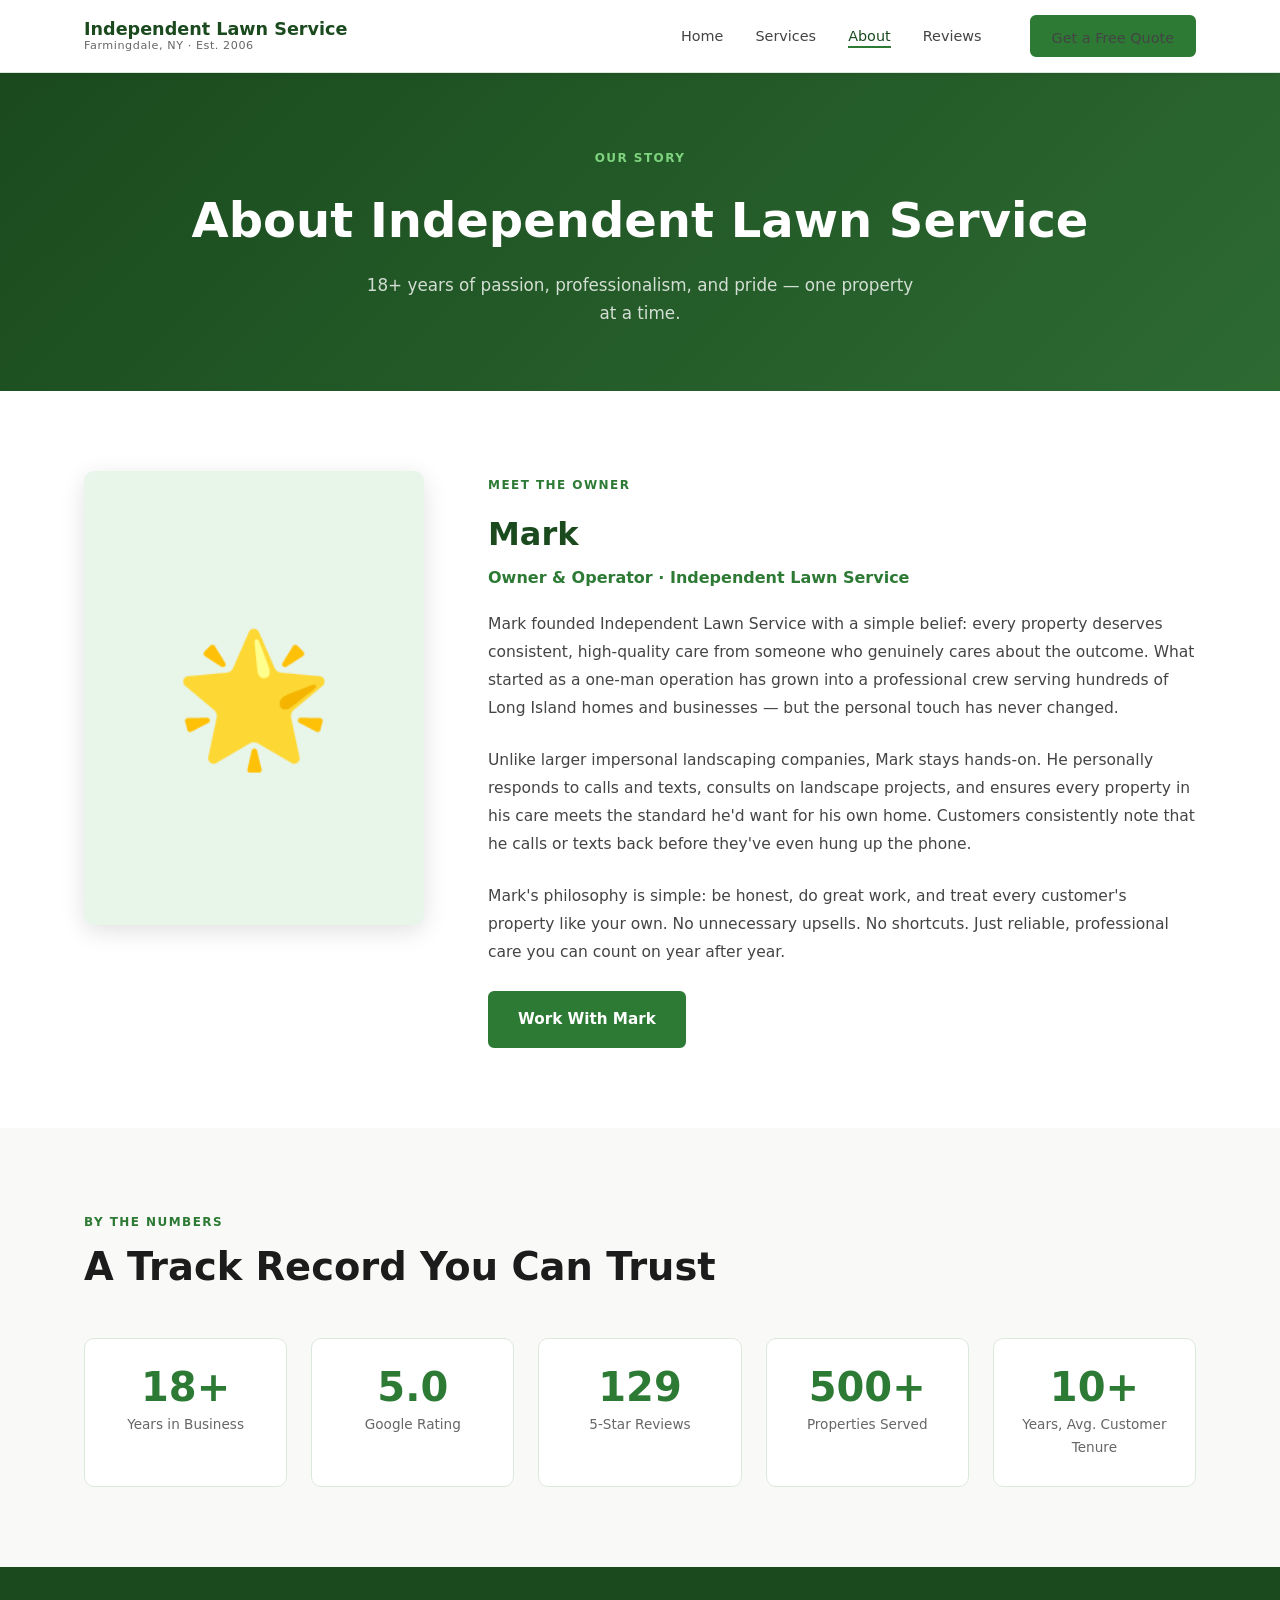
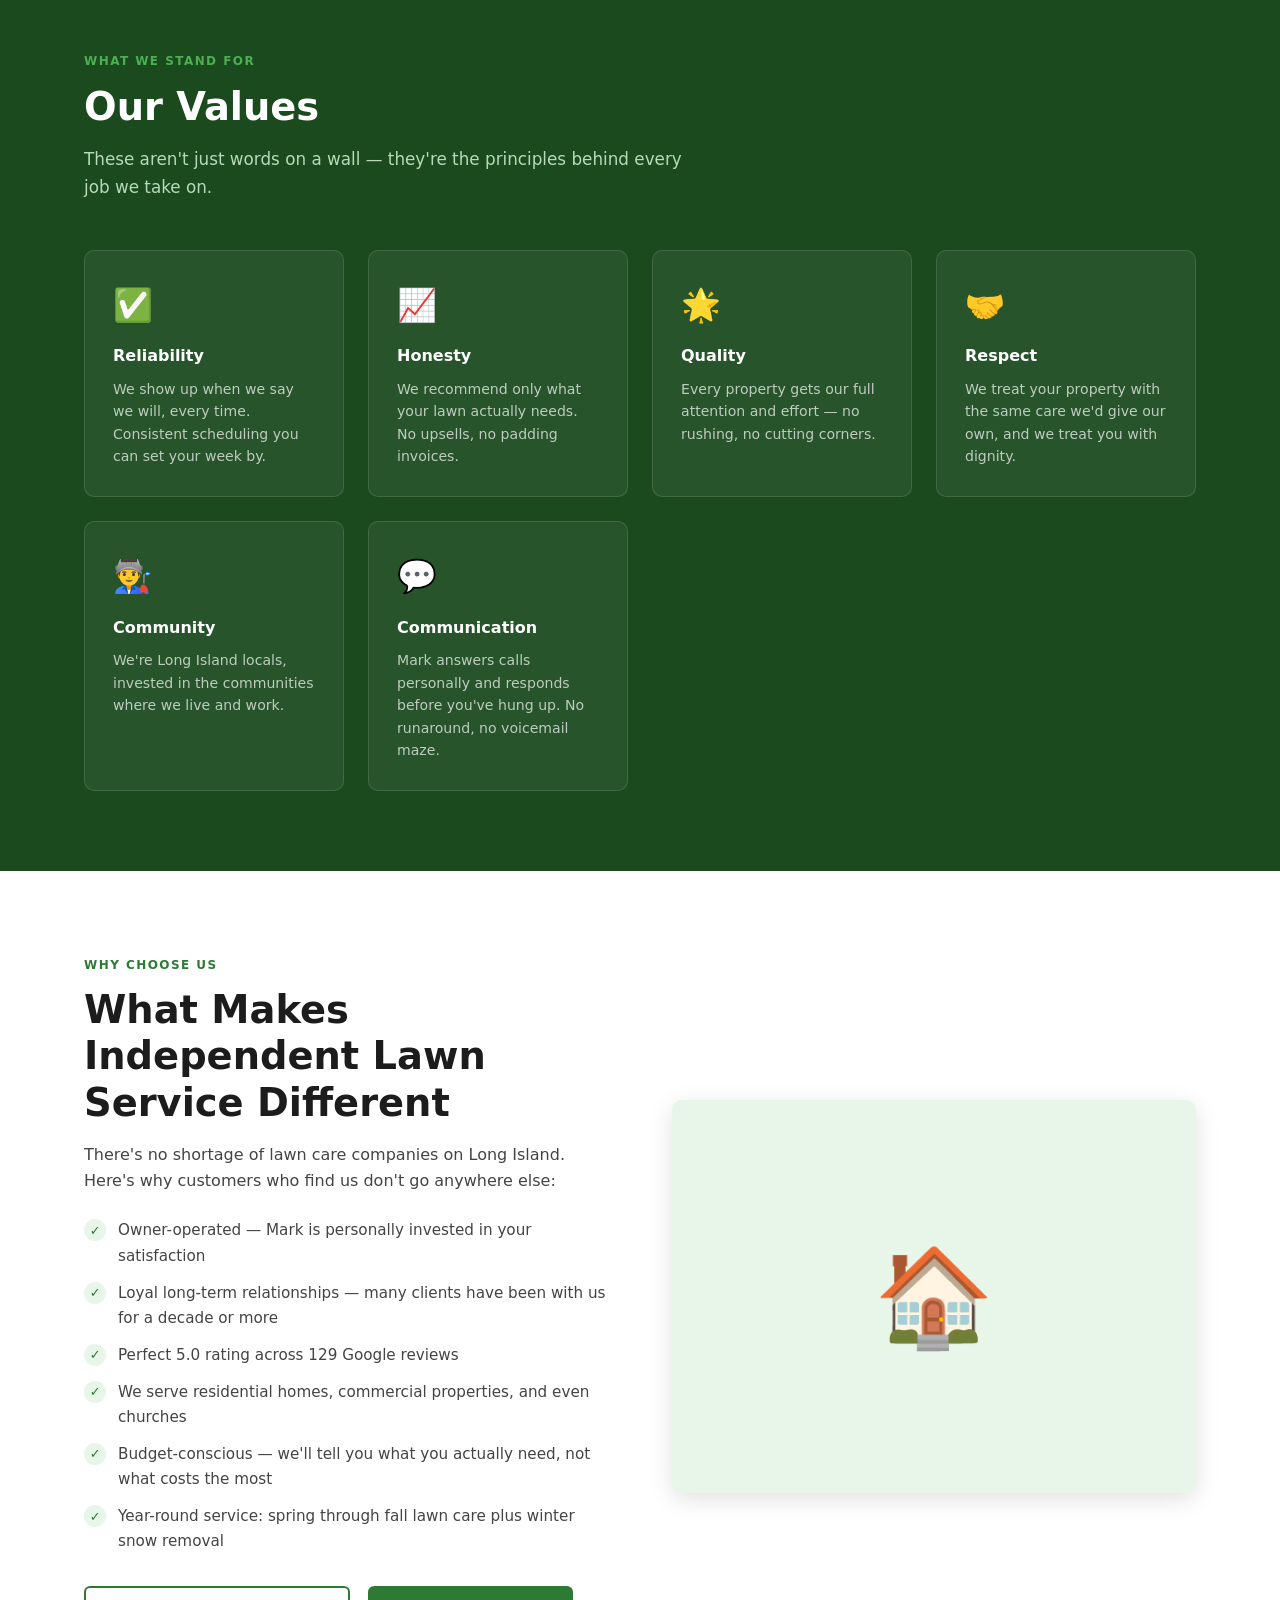
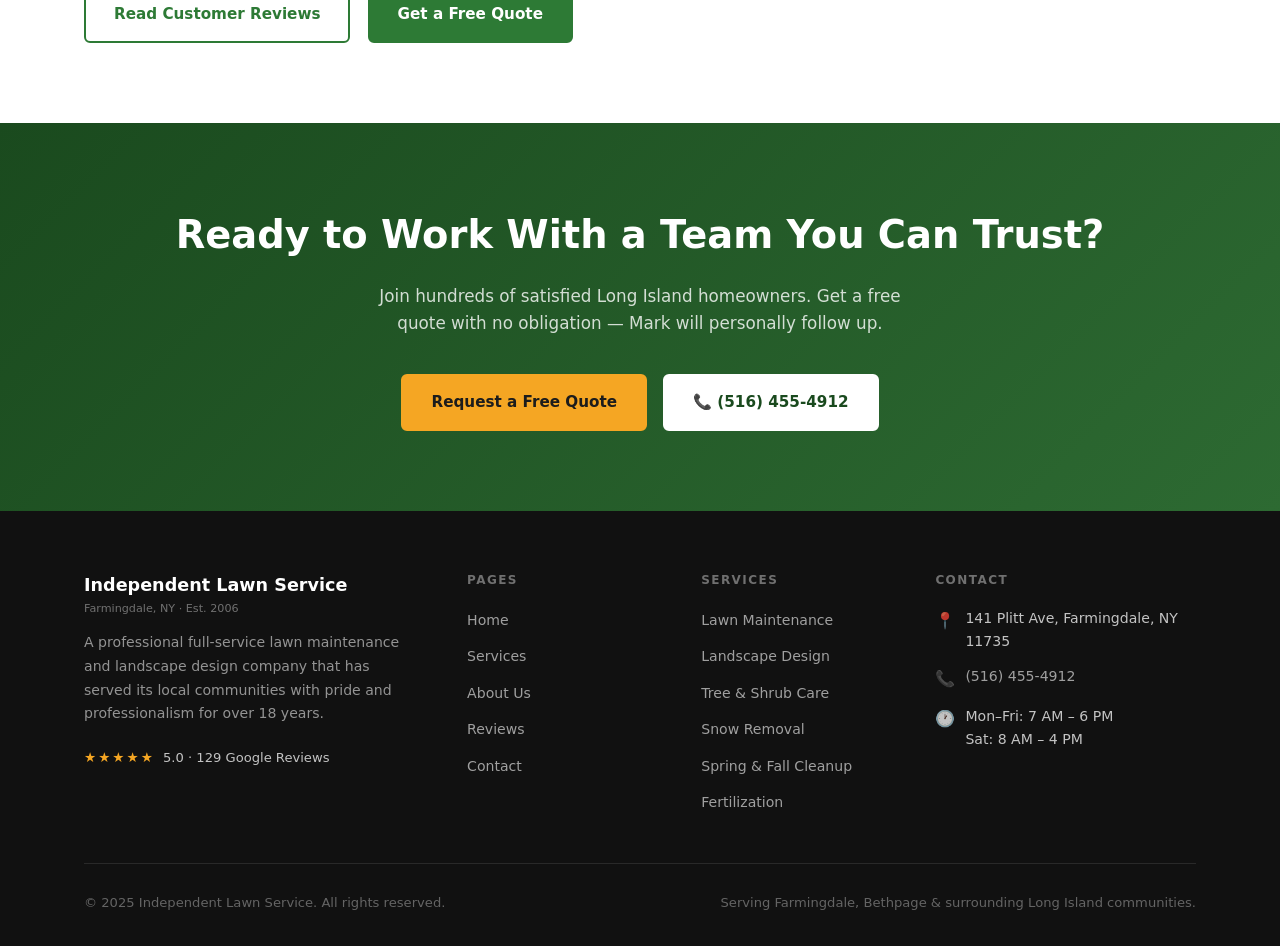
==== about.html @ e1b6ac06 "Add complete 5-page website for Independent Lawn Service Creates a fully responsive static website w" ====
<!DOCTYPE html>
<html lang="en">
<head>
  <meta charset="UTF-8" />
  <meta name="viewport" content="width=device-width, initial-scale=1.0" />
  <title>About Us | Independent Lawn Service</title>
  <meta name="description" content="Meet Mark and the Independent Lawn Service team — 18+ years of professional lawn care and landscaping in Farmingdale, NY." />
  <link rel="stylesheet" href="css/styles.css" />
</head>
<body>

  <!-- NAV -->
  <nav class="nav">
    <div class="container nav__inner">
      <a href="index.html" class="nav__logo">
        Independent Lawn Service
        <span>Farmingdale, NY · Est. 2006</span>
      </a>
      <button class="nav__burger" aria-label="Open menu" aria-expanded="false">
        <span></span><span></span><span></span>
      </button>
      <ul class="nav__links">
        <li><a href="index.html">Home</a></li>
        <li><a href="services.html">Services</a></li>
        <li><a href="about.html">About</a></li>
        <li><a href="reviews.html">Reviews</a></li>
        <li><a href="contact.html" class="btn btn-primary nav__cta">Get a Free Quote</a></li>
      </ul>
    </div>
  </nav>

  <!-- PAGE HERO -->
  <section class="page-hero">
    <div class="container">
      <div class="tag">Our Story</div>
      <h1>About Independent Lawn Service</h1>
      <p>18+ years of passion, professionalism, and pride — one property at a time.</p>
    </div>
  </section>

  <!-- OWNER PROFILE -->
  <section class="section">
    <div class="container">
      <div class="owner-profile">
        <div class="owner-profile__photo" aria-hidden="true">&#127775;</div>
        <div>
          <div class="tag">Meet the Owner</div>
          <div class="owner-profile__name">Mark</div>
          <div class="owner-profile__role">Owner &amp; Operator · Independent Lawn Service</div>
          <p class="owner-profile__bio">
            Mark founded Independent Lawn Service with a simple belief: every property deserves consistent, high-quality care from someone who genuinely cares about the outcome. What started as a one-man operation has grown into a professional crew serving hundreds of Long Island homes and businesses — but the personal touch has never changed.
          </p>
          <p class="owner-profile__bio">
            Unlike larger impersonal landscaping companies, Mark stays hands-on. He personally responds to calls and texts, consults on landscape projects, and ensures every property in his care meets the standard he'd want for his own home. Customers consistently note that he calls or texts back before they've even hung up the phone.
          </p>
          <p class="owner-profile__bio">
            Mark's philosophy is simple: be honest, do great work, and treat every customer's property like your own. No unnecessary upsells. No shortcuts. Just reliable, professional care you can count on year after year.
          </p>
          <a href="contact.html" class="btn btn-primary">Work With Mark</a>
        </div>
      </div>
    </div>
  </section>

  <!-- STATS -->
  <section class="section section--alt">
    <div class="container">
      <div class="tag">By the Numbers</div>
      <h2 class="section-heading">A Track Record You Can Trust</h2>
      <div class="stats-row">
        <div class="stat-box">
          <div class="stat-box__num">18+</div>
          <div class="stat-box__label">Years in Business</div>
        </div>
        <div class="stat-box">
          <div class="stat-box__num">5.0</div>
          <div class="stat-box__label">Google Rating</div>
        </div>
        <div class="stat-box">
          <div class="stat-box__num">129</div>
          <div class="stat-box__label">5-Star Reviews</div>
        </div>
        <div class="stat-box">
          <div class="stat-box__num">500+</div>
          <div class="stat-box__label">Properties Served</div>
        </div>
        <div class="stat-box">
          <div class="stat-box__num">10+</div>
          <div class="stat-box__label">Years, Avg. Customer Tenure</div>
        </div>
      </div>
    </div>
  </section>

  <!-- VALUES -->
  <section class="section section--dark">
    <div class="container">
      <div class="tag">What We Stand For</div>
      <h2 class="section-heading">Our Values</h2>
      <p class="section-sub">These aren't just words on a wall — they're the principles behind every job we take on.</p>
      <div class="values-grid">
        <div class="value-card">
          <div class="value-card__icon">&#9989;</div>
          <div class="value-card__title">Reliability</div>
          <div class="value-card__desc">We show up when we say we will, every time. Consistent scheduling you can set your week by.</div>
        </div>
        <div class="value-card">
          <div class="value-card__icon">&#128200;</div>
          <div class="value-card__title">Honesty</div>
          <div class="value-card__desc">We recommend only what your lawn actually needs. No upsells, no padding invoices.</div>
        </div>
        <div class="value-card">
          <div class="value-card__icon">&#127775;</div>
          <div class="value-card__title">Quality</div>
          <div class="value-card__desc">Every property gets our full attention and effort — no rushing, no cutting corners.</div>
        </div>
        <div class="value-card">
          <div class="value-card__icon">&#129309;</div>
          <div class="value-card__title">Respect</div>
          <div class="value-card__desc">We treat your property with the same care we'd give our own, and we treat you with dignity.</div>
        </div>
        <div class="value-card">
          <div class="value-card__icon">&#128104;&#8205;&#127981;</div>
          <div class="value-card__title">Community</div>
          <div class="value-card__desc">We're Long Island locals, invested in the communities where we live and work.</div>
        </div>
        <div class="value-card">
          <div class="value-card__icon">&#128172;</div>
          <div class="value-card__title">Communication</div>
          <div class="value-card__desc">Mark answers calls personally and responds before you've hung up. No runaround, no voicemail maze.</div>
        </div>
      </div>
    </div>
  </section>

  <!-- WHY US -->
  <section class="section">
    <div class="container">
      <div class="about-strip">
        <div>
          <div class="tag">Why Choose Us</div>
          <h2 class="section-heading">What Makes Independent Lawn Service Different</h2>
          <p style="color:var(--text-mid); margin-bottom:12px;">
            There's no shortage of lawn care companies on Long Island. Here's why customers who find us don't go anywhere else:
          </p>
          <ul class="about-strip__list">
            <li>Owner-operated — Mark is personally invested in your satisfaction</li>
            <li>Loyal long-term relationships — many clients have been with us for a decade or more</li>
            <li>Perfect 5.0 rating across 129 Google reviews</li>
            <li>We serve residential homes, commercial properties, and even churches</li>
            <li>Budget-conscious — we'll tell you what you actually need, not what costs the most</li>
            <li>Year-round service: spring through fall lawn care plus winter snow removal</li>
          </ul>
          <a href="reviews.html" class="btn btn-outline" style="margin-right:12px">Read Customer Reviews</a>
          <a href="contact.html" class="btn btn-primary">Get a Free Quote</a>
        </div>
        <div class="about-strip__img-wrap" aria-hidden="true">&#127968;</div>
      </div>
    </div>
  </section>

  <!-- CTA BANNER -->
  <section class="cta-banner">
    <div class="container">
      <h2>Ready to Work With a Team You Can Trust?</h2>
      <p>Join hundreds of satisfied Long Island homeowners. Get a free quote with no obligation — Mark will personally follow up.</p>
      <div class="cta-banner__actions">
        <a href="contact.html" class="btn btn-gold">Request a Free Quote</a>
        <a href="tel:5164554912" class="btn btn-white">&#128222; (516) 455-4912</a>
      </div>
    </div>
  </section>

  <!-- FOOTER -->
  <footer class="footer">
    <div class="container">
      <div class="footer__grid">
        <div>
          <a class="footer__logo" href="index.html">
            Independent Lawn Service
            <span>Farmingdale, NY · Est. 2006</span>
          </a>
          <p class="footer__desc">A professional full-service lawn maintenance and landscape design company that has served its local communities with pride and professionalism for over 18 years.</p>
          <div class="footer__rating">
            <span class="stars">&#9733;&#9733;&#9733;&#9733;&#9733;</span>
            <span>5.0 · 129 Google Reviews</span>
          </div>
        </div>
        <div>
          <div class="footer__heading">Pages</div>
          <ul class="footer__links">
            <li><a href="index.html">Home</a></li>
            <li><a href="services.html">Services</a></li>
            <li><a href="about.html">About Us</a></li>
            <li><a href="reviews.html">Reviews</a></li>
            <li><a href="contact.html">Contact</a></li>
          </ul>
        </div>
        <div>
          <div class="footer__heading">Services</div>
          <ul class="footer__links">
            <li><a href="services.html">Lawn Maintenance</a></li>
            <li><a href="services.html">Landscape Design</a></li>
            <li><a href="services.html">Tree &amp; Shrub Care</a></li>
            <li><a href="services.html">Snow Removal</a></li>
            <li><a href="services.html">Spring &amp; Fall Cleanup</a></li>
            <li><a href="services.html">Fertilization</a></li>
          </ul>
        </div>
        <div>
          <div class="footer__heading">Contact</div>
          <div class="footer__contact-item">
            <span>&#128205;</span>
            <span>141 Plitt Ave, Farmingdale, NY 11735</span>
          </div>
          <div class="footer__contact-item">
            <span>&#128222;</span>
            <a href="tel:5164554912" style="color:rgba(255,255,255,.6)">(516) 455-4912</a>
          </div>
          <div class="footer__contact-item">
            <span>&#128336;</span>
            <span>Mon–Fri: 7 AM – 6 PM<br>Sat: 8 AM – 4 PM</span>
          </div>
        </div>
      </div>
      <div class="footer__bottom">
        <span>&copy; 2025 Independent Lawn Service. All rights reserved.</span>
        <span>Serving Farmingdale, Bethpage &amp; surrounding Long Island communities.</span>
      </div>
    </div>
  </footer>

  <script src="js/main.js"></script>
</body>
</html>
---- css/styles.css ----
/* ============================================================
   Independent Lawn Service — Global Styles
   ============================================================ */

/* ---------- Reset & Base ---------- */
*, *::before, *::after { box-sizing: border-box; margin: 0; padding: 0; }

:root {
  --green-dark:   #1a4a1e;
  --green-mid:    #2d7a35;
  --green-light:  #4caf50;
  --green-pale:   #e8f5e9;
  --gold:         #f5a623;
  --gold-light:   #fdf3dc;
  --text-dark:    #1c1c1c;
  --text-mid:     #444;
  --text-light:   #666;
  --white:        #ffffff;
  --off-white:    #f9f9f7;
  --border:       #dde8dd;
  --shadow-sm:    0 2px 8px rgba(0,0,0,.08);
  --shadow-md:    0 6px 24px rgba(0,0,0,.12);
  --radius:       10px;
  --nav-h:        72px;
  --transition:   .25s ease;
}

html { scroll-behavior: smooth; font-size: 16px; }

body {
  font-family: 'Segoe UI', system-ui, -apple-system, sans-serif;
  color: var(--text-dark);
  background: var(--white);
  line-height: 1.65;
}

img { display: block; max-width: 100%; }
a  { color: var(--green-mid); text-decoration: none; }
a:hover { color: var(--green-dark); }

/* ---------- Utilities ---------- */
.container { max-width: 1160px; margin-inline: auto; padding-inline: 24px; }
.section    { padding-block: 80px; }
.section--alt { background: var(--off-white); }
.section--dark { background: var(--green-dark); color: var(--white); }

.tag {
  display: inline-block;
  font-size: .75rem;
  font-weight: 700;
  letter-spacing: .12em;
  text-transform: uppercase;
  color: var(--green-mid);
  margin-bottom: 12px;
}
.section--dark .tag { color: var(--green-light); }

.section-heading {
  font-size: clamp(1.75rem, 3vw, 2.5rem);
  font-weight: 700;
  line-height: 1.2;
  margin-bottom: 16px;
}

.section-sub {
  font-size: 1.05rem;
  color: var(--text-light);
  max-width: 600px;
  margin-bottom: 48px;
}
.section--dark .section-sub { color: #b8d9ba; }

.btn {
  display: inline-flex;
  align-items: center;
  gap: 8px;
  padding: 14px 28px;
  border-radius: 6px;
  font-size: .95rem;
  font-weight: 600;
  cursor: pointer;
  border: 2px solid transparent;
  transition: background var(--transition), color var(--transition), border-color var(--transition), transform var(--transition);
  text-decoration: none;
}
.btn:hover { transform: translateY(-2px); }

.btn-primary {
  background: var(--green-mid);
  color: var(--white);
  border-color: var(--green-mid);
}
.btn-primary:hover { background: var(--green-dark); border-color: var(--green-dark); color: var(--white); }

.btn-outline {
  background: transparent;
  color: var(--green-mid);
  border-color: var(--green-mid);
}
.btn-outline:hover { background: var(--green-mid); color: var(--white); }

.btn-white {
  background: var(--white);
  color: var(--green-dark);
  border-color: var(--white);
}
.btn-white:hover { background: var(--green-pale); border-color: var(--green-pale); color: var(--green-dark); }

.btn-gold {
  background: var(--gold);
  color: var(--text-dark);
  border-color: var(--gold);
}
.btn-gold:hover { background: #e0941a; border-color: #e0941a; color: var(--white); }

/* Stars */
.stars { color: var(--gold); font-size: 1rem; letter-spacing: 2px; }

/* ---------- Navigation ---------- */
.nav {
  position: sticky;
  top: 0;
  z-index: 999;
  background: var(--white);
  height: var(--nav-h);
  box-shadow: 0 1px 0 var(--border), var(--shadow-sm);
  display: flex;
  align-items: center;
}

.nav__inner {
  display: flex;
  align-items: center;
  justify-content: space-between;
  width: 100%;
}

.nav__logo {
  display: flex;
  flex-direction: column;
  line-height: 1.1;
  font-weight: 800;
  color: var(--green-dark);
  font-size: 1.1rem;
  text-decoration: none;
}
.nav__logo span { font-size: .7rem; font-weight: 400; color: var(--text-light); letter-spacing: .05em; }

.nav__links {
  display: flex;
  align-items: center;
  gap: 32px;
  list-style: none;
}

.nav__links a {
  font-size: .9rem;
  font-weight: 500;
  color: var(--text-mid);
  transition: color var(--transition);
  position: relative;
  padding-bottom: 4px;
}
.nav__links a::after {
  content: '';
  position: absolute;
  bottom: 0; left: 0;
  width: 0; height: 2px;
  background: var(--green-mid);
  transition: width var(--transition);
}
.nav__links a:hover, .nav__links a.active { color: var(--green-dark); }
.nav__links a:hover::after, .nav__links a.active::after { width: 100%; }

.nav__cta { margin-left: 16px; padding: 10px 20px; font-size: .85rem; }

.nav__burger {
  display: none;
  flex-direction: column;
  gap: 5px;
  background: none;
  border: none;
  cursor: pointer;
  padding: 4px;
}
.nav__burger span {
  display: block;
  width: 24px; height: 2px;
  background: var(--green-dark);
  border-radius: 2px;
  transition: transform var(--transition), opacity var(--transition);
}

/* Mobile nav */
@media (max-width: 768px) {
  .nav__burger { display: flex; }
  .nav__links {
    display: none;
    position: absolute;
    top: var(--nav-h); left: 0; right: 0;
    background: var(--white);
    flex-direction: column;
    gap: 0;
    border-top: 1px solid var(--border);
    box-shadow: var(--shadow-md);
    padding-bottom: 16px;
  }
  .nav__links.open { display: flex; }
  .nav__links li { width: 100%; }
  .nav__links a { display: block; padding: 14px 24px; border-bottom: 1px solid var(--border); }
  .nav__links a::after { display: none; }
  .nav__cta { margin: 12px 24px 0; width: calc(100% - 48px); justify-content: center; }
}

/* ---------- Hero ---------- */
.hero {
  background:
    linear-gradient(135deg, rgba(26,74,30,.82) 0%, rgba(26,74,30,.6) 60%, rgba(26,74,30,.3) 100%),
    url('https://images.unsplash.com/photo-1558618666-fcd25c85cd64?w=1600&q=80') center/cover no-repeat;
  min-height: calc(100vh - var(--nav-h));
  display: flex;
  align-items: center;
  color: var(--white);
  padding-block: 80px;
}

.hero__content { max-width: 680px; }

.hero__badge {
  display: inline-flex;
  align-items: center;
  gap: 8px;
  background: rgba(255,255,255,.15);
  border: 1px solid rgba(255,255,255,.3);
  backdrop-filter: blur(4px);
  border-radius: 100px;
  padding: 6px 16px;
  font-size: .8rem;
  font-weight: 600;
  letter-spacing: .08em;
  text-transform: uppercase;
  color: #c8f0ca;
  margin-bottom: 24px;
}

.hero__title {
  font-size: clamp(2.2rem, 5vw, 3.8rem);
  font-weight: 800;
  line-height: 1.1;
  margin-bottom: 20px;
}
.hero__title em { color: #7ed47f; font-style: normal; }

.hero__sub {
  font-size: 1.1rem;
  color: rgba(255,255,255,.85);
  margin-bottom: 36px;
  max-width: 520px;
}

.hero__actions { display: flex; gap: 16px; flex-wrap: wrap; }

.hero__trust {
  margin-top: 48px;
  display: flex;
  align-items: center;
  gap: 24px;
  flex-wrap: wrap;
}

.hero__rating {
  display: flex;
  align-items: center;
  gap: 10px;
  background: rgba(255,255,255,.12);
  border: 1px solid rgba(255,255,255,.2);
  border-radius: 8px;
  padding: 10px 18px;
}
.hero__rating-score { font-size: 1.6rem; font-weight: 800; line-height: 1; }
.hero__rating-detail { font-size: .75rem; color: rgba(255,255,255,.75); }

.hero__stat { text-align: center; }
.hero__stat strong { display: block; font-size: 1.5rem; font-weight: 800; color: #7ed47f; }
.hero__stat span { font-size: .75rem; color: rgba(255,255,255,.7); }

/* ---------- Highlight Bar ---------- */
.highlights {
  background: var(--green-dark);
  padding: 0;
}
.highlights__inner {
  display: grid;
  grid-template-columns: repeat(auto-fit, minmax(200px, 1fr));
}
.highlight-item {
  display: flex;
  align-items: center;
  gap: 14px;
  padding: 24px;
  border-right: 1px solid rgba(255,255,255,.1);
  color: var(--white);
}
.highlight-item:last-child { border-right: none; }
.highlight-item__icon { font-size: 1.6rem; flex-shrink: 0; }
.highlight-item strong { display: block; font-size: .95rem; }
.highlight-item span { font-size: .8rem; color: #8ec98f; }

/* ---------- Services Grid ---------- */
.services-grid {
  display: grid;
  grid-template-columns: repeat(auto-fit, minmax(280px, 1fr));
  gap: 24px;
  margin-top: 48px;
}

.service-card {
  background: var(--white);
  border: 1px solid var(--border);
  border-radius: var(--radius);
  padding: 32px 28px;
  transition: box-shadow var(--transition), transform var(--transition), border-color var(--transition);
}
.service-card:hover {
  box-shadow: var(--shadow-md);
  transform: translateY(-4px);
  border-color: var(--green-light);
}

.service-card__icon {
  font-size: 2.4rem;
  margin-bottom: 16px;
}
.service-card__title {
  font-size: 1.15rem;
  font-weight: 700;
  color: var(--green-dark);
  margin-bottom: 10px;
}
.service-card__desc { font-size: .9rem; color: var(--text-light); line-height: 1.6; }

/* ---------- About Strip ---------- */
.about-strip {
  display: grid;
  grid-template-columns: 1fr 1fr;
  gap: 64px;
  align-items: center;
}
.about-strip__img-wrap {
  border-radius: var(--radius);
  overflow: hidden;
  box-shadow: var(--shadow-md);
  aspect-ratio: 4/3;
  background: var(--green-pale);
  display: flex;
  align-items: center;
  justify-content: center;
  font-size: 6rem;
}
.about-strip__list { list-style: none; margin: 24px 0 32px; display: flex; flex-direction: column; gap: 12px; }
.about-strip__list li {
  display: flex;
  align-items: flex-start;
  gap: 12px;
  font-size: .95rem;
  color: var(--text-mid);
}
.about-strip__list li::before {
  content: '✓';
  flex-shrink: 0;
  width: 22px; height: 22px;
  background: var(--green-pale);
  color: var(--green-mid);
  border-radius: 50%;
  display: flex;
  align-items: center;
  justify-content: center;
  font-weight: 700;
  font-size: .8rem;
  margin-top: 1px;
}

@media (max-width: 768px) {
  .about-strip { grid-template-columns: 1fr; gap: 32px; }
}

/* ---------- Testimonials ---------- */
.testimonials-grid {
  display: grid;
  grid-template-columns: repeat(auto-fit, minmax(300px, 1fr));
  gap: 24px;
  margin-top: 48px;
}

.testimonial-card {
  background: rgba(255,255,255,.06);
  border: 1px solid rgba(255,255,255,.12);
  border-radius: var(--radius);
  padding: 28px;
  display: flex;
  flex-direction: column;
  gap: 16px;
}
.testimonial-card--light {
  background: var(--white);
  border-color: var(--border);
  box-shadow: var(--shadow-sm);
  color: var(--text-dark);
}

.testimonial-card__quote {
  font-size: .95rem;
  line-height: 1.7;
  font-style: italic;
  flex: 1;
}
.section--dark .testimonial-card__quote { color: rgba(255,255,255,.88); }

.testimonial-card__author { display: flex; align-items: center; gap: 12px; }
.testimonial-card__avatar {
  width: 44px; height: 44px;
  border-radius: 50%;
  background: var(--green-mid);
  color: var(--white);
  display: flex;
  align-items: center;
  justify-content: center;
  font-weight: 700;
  font-size: .95rem;
  flex-shrink: 0;
}
.testimonial-card--light .testimonial-card__avatar { background: var(--green-pale); color: var(--green-dark); }
.testimonial-card__name { font-weight: 700; font-size: .9rem; }
.section--dark .testimonial-card__name { color: var(--white); }
.testimonial-card__meta { font-size: .78rem; color: rgba(255,255,255,.55); }
.testimonial-card--light .testimonial-card__meta { color: var(--text-light); }

/* ---------- CTA Banner ---------- */
.cta-banner {
  background:
    linear-gradient(135deg, var(--green-dark) 0%, #2d6a32 100%);
  color: var(--white);
  text-align: center;
  padding-block: 80px;
}
.cta-banner h2 { font-size: clamp(1.8rem, 3vw, 2.6rem); font-weight: 800; margin-bottom: 16px; }
.cta-banner p { font-size: 1.05rem; color: rgba(255,255,255,.8); max-width: 540px; margin-inline: auto; margin-bottom: 36px; }
.cta-banner__actions { display: flex; gap: 16px; justify-content: center; flex-wrap: wrap; }

/* ---------- Page Hero (inner pages) ---------- */
.page-hero {
  background: linear-gradient(135deg, var(--green-dark), #2d6a32);
  color: var(--white);
  padding: 72px 0 64px;
  text-align: center;
}
.page-hero .tag { color: #7ed47f; }
.page-hero h1 { font-size: clamp(2rem, 4vw, 3rem); font-weight: 800; margin-bottom: 12px; }
.page-hero p { font-size: 1.05rem; color: rgba(255,255,255,.8); max-width: 560px; margin-inline: auto; }

/* ---------- Services Page ---------- */
.services-full {
  display: grid;
  grid-template-columns: repeat(auto-fit, minmax(320px, 1fr));
  gap: 28px;
}

.service-full-card {
  border: 1px solid var(--border);
  border-radius: var(--radius);
  overflow: hidden;
  background: var(--white);
  transition: box-shadow var(--transition), transform var(--transition);
}
.service-full-card:hover { box-shadow: var(--shadow-md); transform: translateY(-4px); }

.service-full-card__header {
  background: var(--green-pale);
  padding: 28px;
  display: flex;
  align-items: center;
  gap: 16px;
  border-bottom: 1px solid var(--border);
}
.service-full-card__icon { font-size: 2.2rem; }
.service-full-card__title { font-size: 1.15rem; font-weight: 700; color: var(--green-dark); }

.service-full-card__body { padding: 24px 28px; }
.service-full-card__desc { font-size: .92rem; color: var(--text-mid); margin-bottom: 18px; line-height: 1.7; }

.service-full-card__features { list-style: none; display: flex; flex-direction: column; gap: 8px; }
.service-full-card__features li {
  font-size: .88rem;
  color: var(--text-mid);
  display: flex;
  align-items: center;
  gap: 8px;
}
.service-full-card__features li::before {
  content: '›';
  color: var(--green-mid);
  font-weight: 700;
  font-size: 1rem;
}

/* ---------- Pricing Strip ---------- */
.pricing-strip {
  display: grid;
  grid-template-columns: repeat(auto-fit, minmax(240px, 1fr));
  gap: 24px;
  margin-top: 48px;
}

.pricing-card {
  background: var(--white);
  border: 2px solid var(--border);
  border-radius: var(--radius);
  padding: 32px 24px;
  text-align: center;
  transition: border-color var(--transition), box-shadow var(--transition);
}
.pricing-card.featured {
  border-color: var(--green-mid);
  box-shadow: 0 0 0 4px var(--green-pale);
}
.pricing-card__label {
  font-size: .72rem;
  font-weight: 700;
  letter-spacing: .1em;
  text-transform: uppercase;
  color: var(--green-mid);
  margin-bottom: 8px;
}
.pricing-card.featured .pricing-card__label { color: var(--green-dark); }
.pricing-card__title { font-size: 1.2rem; font-weight: 700; color: var(--green-dark); margin-bottom: 16px; }
.pricing-card__desc { font-size: .88rem; color: var(--text-light); margin-bottom: 20px; }
.pricing-card__note {
  font-size: .8rem;
  color: var(--text-light);
  font-style: italic;
  margin-top: 8px;
}

/* ---------- About Page ---------- */
.owner-profile {
  display: grid;
  grid-template-columns: 340px 1fr;
  gap: 64px;
  align-items: start;
}
.owner-profile__photo {
  border-radius: var(--radius);
  background: var(--green-pale);
  display: flex;
  align-items: center;
  justify-content: center;
  font-size: 8rem;
  aspect-ratio: 3/4;
  box-shadow: var(--shadow-md);
}
.owner-profile__name { font-size: 2rem; font-weight: 800; color: var(--green-dark); margin-bottom: 4px; }
.owner-profile__role { font-size: 1rem; color: var(--green-mid); font-weight: 600; margin-bottom: 20px; }
.owner-profile__bio { font-size: .97rem; color: var(--text-mid); line-height: 1.8; margin-bottom: 24px; }

.stats-row {
  display: grid;
  grid-template-columns: repeat(auto-fit, minmax(160px, 1fr));
  gap: 24px;
  margin-top: 48px;
}
.stat-box {
  background: var(--white);
  border: 1px solid var(--border);
  border-radius: var(--radius);
  padding: 28px 20px;
  text-align: center;
}
.stat-box__num { font-size: 2.5rem; font-weight: 800; color: var(--green-mid); line-height: 1; }
.stat-box__label { font-size: .85rem; color: var(--text-light); margin-top: 6px; }

.values-grid {
  display: grid;
  grid-template-columns: repeat(auto-fit, minmax(220px, 1fr));
  gap: 24px;
  margin-top: 48px;
}
.value-card {
  background: rgba(255,255,255,.06);
  border: 1px solid rgba(255,255,255,.12);
  border-radius: var(--radius);
  padding: 28px;
}
.value-card__icon { font-size: 2rem; margin-bottom: 12px; }
.value-card__title { font-size: 1rem; font-weight: 700; color: var(--white); margin-bottom: 8px; }
.value-card__desc { font-size: .88rem; color: rgba(255,255,255,.7); line-height: 1.6; }

@media (max-width: 860px) {
  .owner-profile { grid-template-columns: 1fr; }
  .owner-profile__photo { max-width: 260px; margin-inline: auto; font-size: 6rem; }
}

/* ---------- Reviews Page ---------- */
.review-summary-bar {
  background: var(--green-pale);
  border: 1px solid var(--border);
  border-radius: var(--radius);
  padding: 36px;
  display: flex;
  align-items: center;
  gap: 48px;
  flex-wrap: wrap;
  margin-bottom: 48px;
}
.review-summary-bar__score {
  text-align: center;
  flex-shrink: 0;
}
.review-summary-bar__num { font-size: 4rem; font-weight: 800; color: var(--green-dark); line-height: 1; }
.review-summary-bar__stars { margin: 6px 0 4px; font-size: 1.3rem; }
.review-summary-bar__count { font-size: .85rem; color: var(--text-light); }

.review-bars { flex: 1; min-width: 240px; display: flex; flex-direction: column; gap: 10px; }
.review-bar-row { display: flex; align-items: center; gap: 12px; font-size: .85rem; }
.review-bar-row span:first-child { width: 36px; text-align: right; color: var(--text-mid); }
.review-bar-track {
  flex: 1; height: 8px;
  background: var(--border);
  border-radius: 4px;
  overflow: hidden;
}
.review-bar-fill { height: 100%; background: var(--gold); border-radius: 4px; }
.review-bar-row span:last-child { width: 28px; color: var(--text-light); font-size: .8rem; }

.reviews-list { display: flex; flex-direction: column; gap: 24px; }
.review-item {
  background: var(--white);
  border: 1px solid var(--border);
  border-radius: var(--radius);
  padding: 28px;
}
.review-item__header { display: flex; align-items: flex-start; gap: 14px; margin-bottom: 14px; }
.review-item__avatar {
  width: 48px; height: 48px;
  border-radius: 50%;
  background: var(--green-mid);
  color: var(--white);
  display: flex; align-items: center; justify-content: center;
  font-weight: 700; font-size: 1rem; flex-shrink: 0;
}
.review-item__name { font-weight: 700; font-size: 1rem; color: var(--text-dark); }
.review-item__date { font-size: .8rem; color: var(--text-light); margin-top: 2px; }
.review-item__body { font-size: .93rem; color: var(--text-mid); line-height: 1.7; }
.review-item__response {
  margin-top: 16px;
  padding: 14px 18px;
  background: var(--green-pale);
  border-left: 3px solid var(--green-mid);
  border-radius: 0 6px 6px 0;
  font-size: .88rem;
  color: var(--text-mid);
}
.review-item__response strong { color: var(--green-dark); display: block; margin-bottom: 4px; font-size: .82rem; }

/* ---------- Contact Page ---------- */
.contact-grid {
  display: grid;
  grid-template-columns: 1fr 1.4fr;
  gap: 64px;
  align-items: start;
}

.contact-info { display: flex; flex-direction: column; gap: 28px; }
.contact-info-item { display: flex; gap: 16px; }
.contact-info-item__icon {
  width: 48px; height: 48px;
  border-radius: 50%;
  background: var(--green-pale);
  color: var(--green-mid);
  display: flex; align-items: center; justify-content: center;
  font-size: 1.3rem;
  flex-shrink: 0;
}
.contact-info-item__label { font-size: .75rem; font-weight: 700; text-transform: uppercase; letter-spacing: .1em; color: var(--text-light); margin-bottom: 4px; }
.contact-info-item__value { font-size: 1rem; color: var(--text-dark); font-weight: 500; }
.contact-info-item__sub { font-size: .85rem; color: var(--text-light); margin-top: 2px; }

.hours-table { width: 100%; border-collapse: collapse; font-size: .88rem; margin-top: 4px; }
.hours-table td { padding: 5px 0; color: var(--text-mid); }
.hours-table td:last-child { text-align: right; font-weight: 500; color: var(--text-dark); }
.hours-table tr.today td { color: var(--green-mid); font-weight: 700; }

.contact-form {
  background: var(--white);
  border: 1px solid var(--border);
  border-radius: var(--radius);
  padding: 40px;
  box-shadow: var(--shadow-sm);
}
.contact-form h3 { font-size: 1.3rem; font-weight: 700; color: var(--green-dark); margin-bottom: 24px; }

.form-row { display: grid; grid-template-columns: 1fr 1fr; gap: 16px; }
.form-group { display: flex; flex-direction: column; gap: 6px; margin-bottom: 18px; }
.form-group label { font-size: .82rem; font-weight: 600; color: var(--text-mid); }
.form-group input,
.form-group select,
.form-group textarea {
  border: 1.5px solid var(--border);
  border-radius: 6px;
  padding: 11px 14px;
  font-size: .92rem;
  font-family: inherit;
  color: var(--text-dark);
  background: var(--white);
  transition: border-color var(--transition), box-shadow var(--transition);
  width: 100%;
}
.form-group input:focus,
.form-group select:focus,
.form-group textarea:focus {
  outline: none;
  border-color: var(--green-mid);
  box-shadow: 0 0 0 3px rgba(45,122,53,.12);
}
.form-group textarea { resize: vertical; min-height: 120px; }

.form-submit { margin-top: 8px; }
.form-submit .btn { width: 100%; justify-content: center; padding: 15px; font-size: 1rem; }

.form-success {
  display: none;
  text-align: center;
  padding: 32px;
  color: var(--green-dark);
}
.form-success__icon { font-size: 3rem; margin-bottom: 12px; }
.form-success h4 { font-size: 1.2rem; font-weight: 700; margin-bottom: 8px; }
.form-success p { font-size: .92rem; color: var(--text-mid); }

@media (max-width: 860px) {
  .contact-grid { grid-template-columns: 1fr; gap: 40px; }
  .form-row { grid-template-columns: 1fr; }
}

/* ---------- Map Placeholder ---------- */
.map-placeholder {
  background: var(--green-pale);
  border: 1px solid var(--border);
  border-radius: var(--radius);
  height: 280px;
  display: flex;
  flex-direction: column;
  align-items: center;
  justify-content: center;
  gap: 12px;
  color: var(--green-dark);
  font-size: .95rem;
  margin-top: 28px;
  font-weight: 500;
}
.map-placeholder__icon { font-size: 2.5rem; }
.map-placeholder__addr { font-size: .85rem; color: var(--text-light); }

/* ---------- Service Areas ---------- */
.areas-grid {
  display: flex;
  flex-wrap: wrap;
  gap: 12px;
  margin-top: 24px;
}
.area-tag {
  background: var(--white);
  border: 1px solid var(--border);
  border-radius: 100px;
  padding: 8px 18px;
  font-size: .85rem;
  color: var(--text-mid);
  display: flex;
  align-items: center;
  gap: 6px;
}
.area-tag::before { content: '📍'; font-size: .9rem; }

/* ---------- Footer ---------- */
.footer {
  background: #111;
  color: rgba(255,255,255,.75);
  padding-block: 60px 32px;
}
.footer__grid {
  display: grid;
  grid-template-columns: 1.8fr 1fr 1fr 1.4fr;
  gap: 48px;
  margin-bottom: 48px;
}
.footer__logo {
  font-size: 1.1rem;
  font-weight: 800;
  color: var(--white);
  display: block;
  margin-bottom: 12px;
}
.footer__logo span { font-size: .7rem; font-weight: 400; color: rgba(255,255,255,.4); display: block; }
.footer__desc { font-size: .88rem; line-height: 1.7; color: rgba(255,255,255,.55); margin-bottom: 20px; }
.footer__rating { display: flex; align-items: center; gap: 8px; font-size: .82rem; }
.footer__rating .stars { font-size: .85rem; }

.footer__heading { font-size: .75rem; font-weight: 700; text-transform: uppercase; letter-spacing: .12em; color: rgba(255,255,255,.4); margin-bottom: 16px; }
.footer__links { list-style: none; display: flex; flex-direction: column; gap: 10px; }
.footer__links a { font-size: .88rem; color: rgba(255,255,255,.6); transition: color var(--transition); }
.footer__links a:hover { color: var(--green-light); }

.footer__contact-item { display: flex; gap: 10px; margin-bottom: 12px; font-size: .88rem; }
.footer__contact-item span:first-child { font-size: 1rem; flex-shrink: 0; margin-top: 1px; }

.footer__bottom {
  border-top: 1px solid rgba(255,255,255,.1);
  padding-top: 28px;
  display: flex;
  justify-content: space-between;
  align-items: center;
  gap: 16px;
  flex-wrap: wrap;
  font-size: .82rem;
  color: rgba(255,255,255,.35);
}

@media (max-width: 900px) {
  .footer__grid { grid-template-columns: 1fr 1fr; }
}
@media (max-width: 540px) {
  .footer__grid { grid-template-columns: 1fr; }
  .footer__bottom { flex-direction: column; text-align: center; }
}

/* ---------- Responsive Helpers ---------- */
@media (max-width: 640px) {
  .section { padding-block: 56px; }
  .hero { min-height: auto; padding-block: 64px 56px; }
  .hero__actions { flex-direction: column; }
  .hero__trust { flex-direction: column; align-items: flex-start; gap: 16px; }
  .cta-banner__actions { flex-direction: column; align-items: center; }
  .services-grid { grid-template-columns: 1fr; }
  .services-full { grid-template-columns: 1fr; }
  .contact-form { padding: 24px 20px; }
}
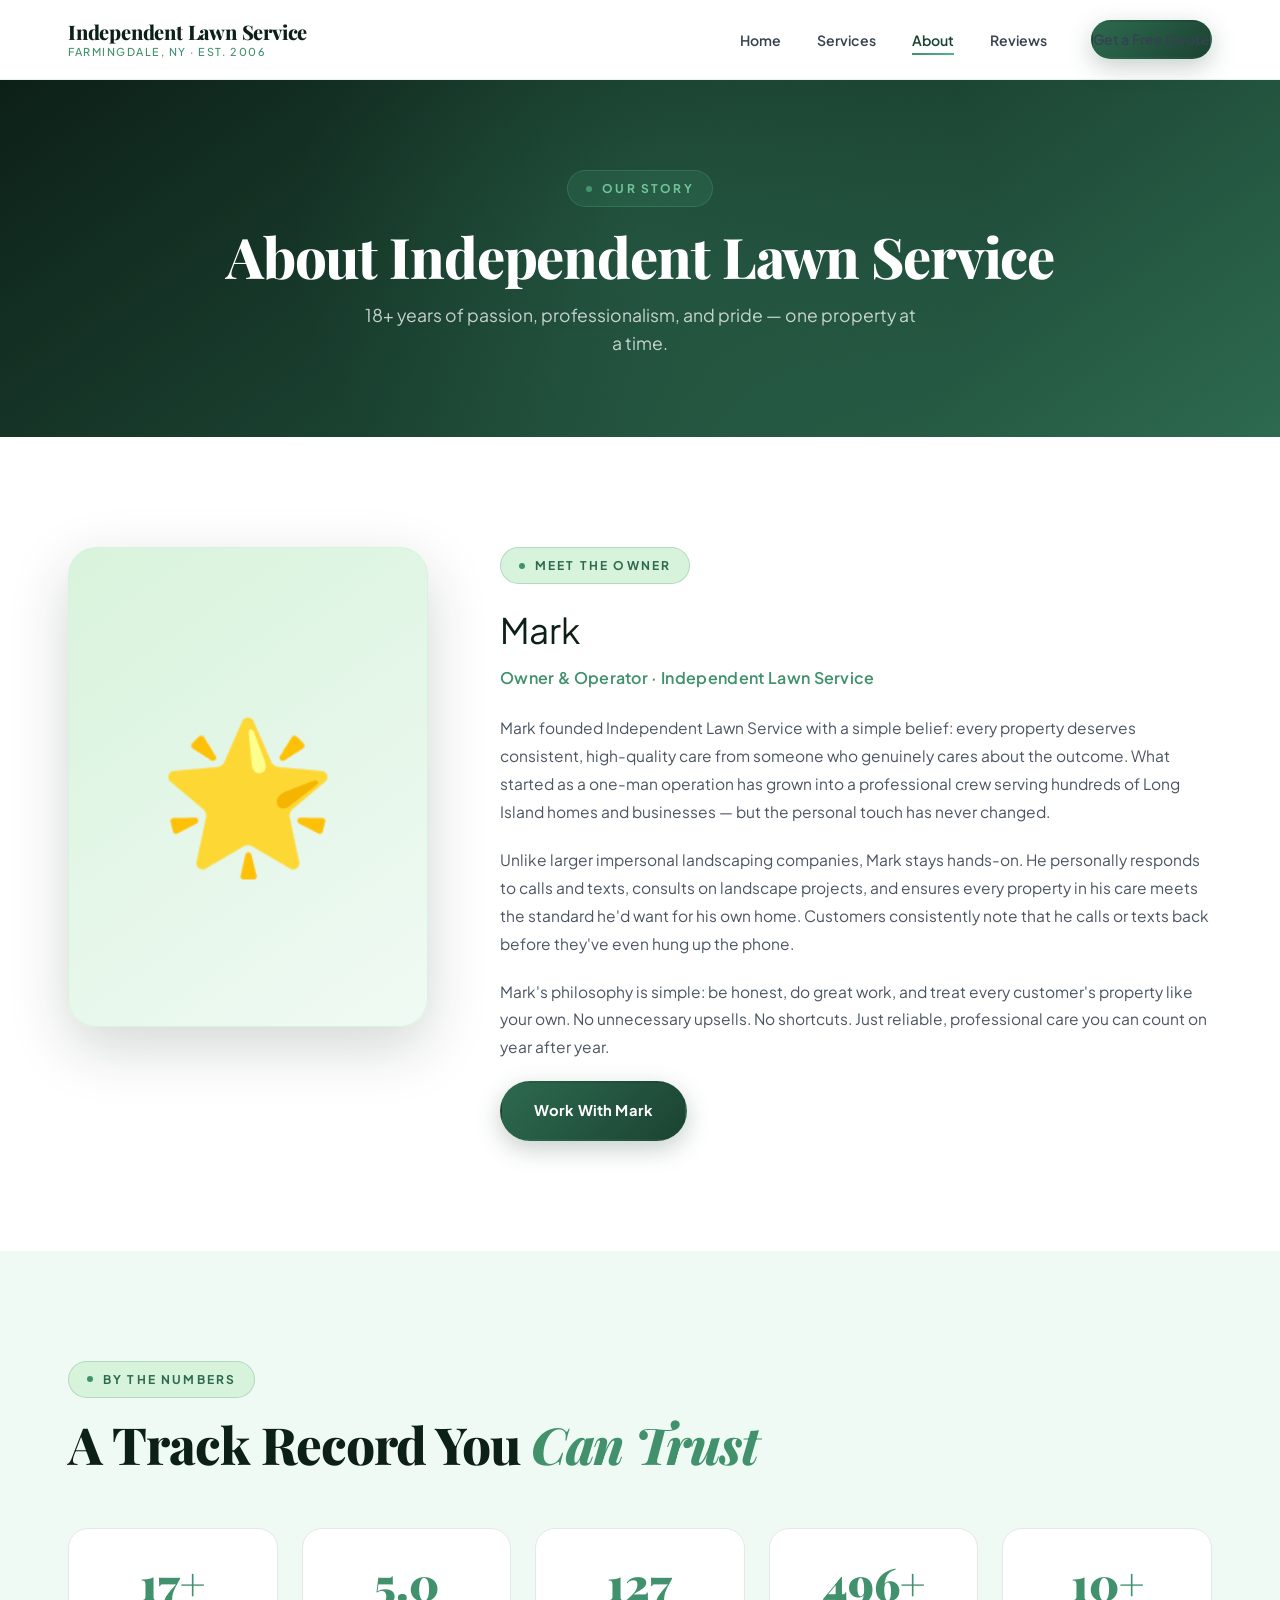
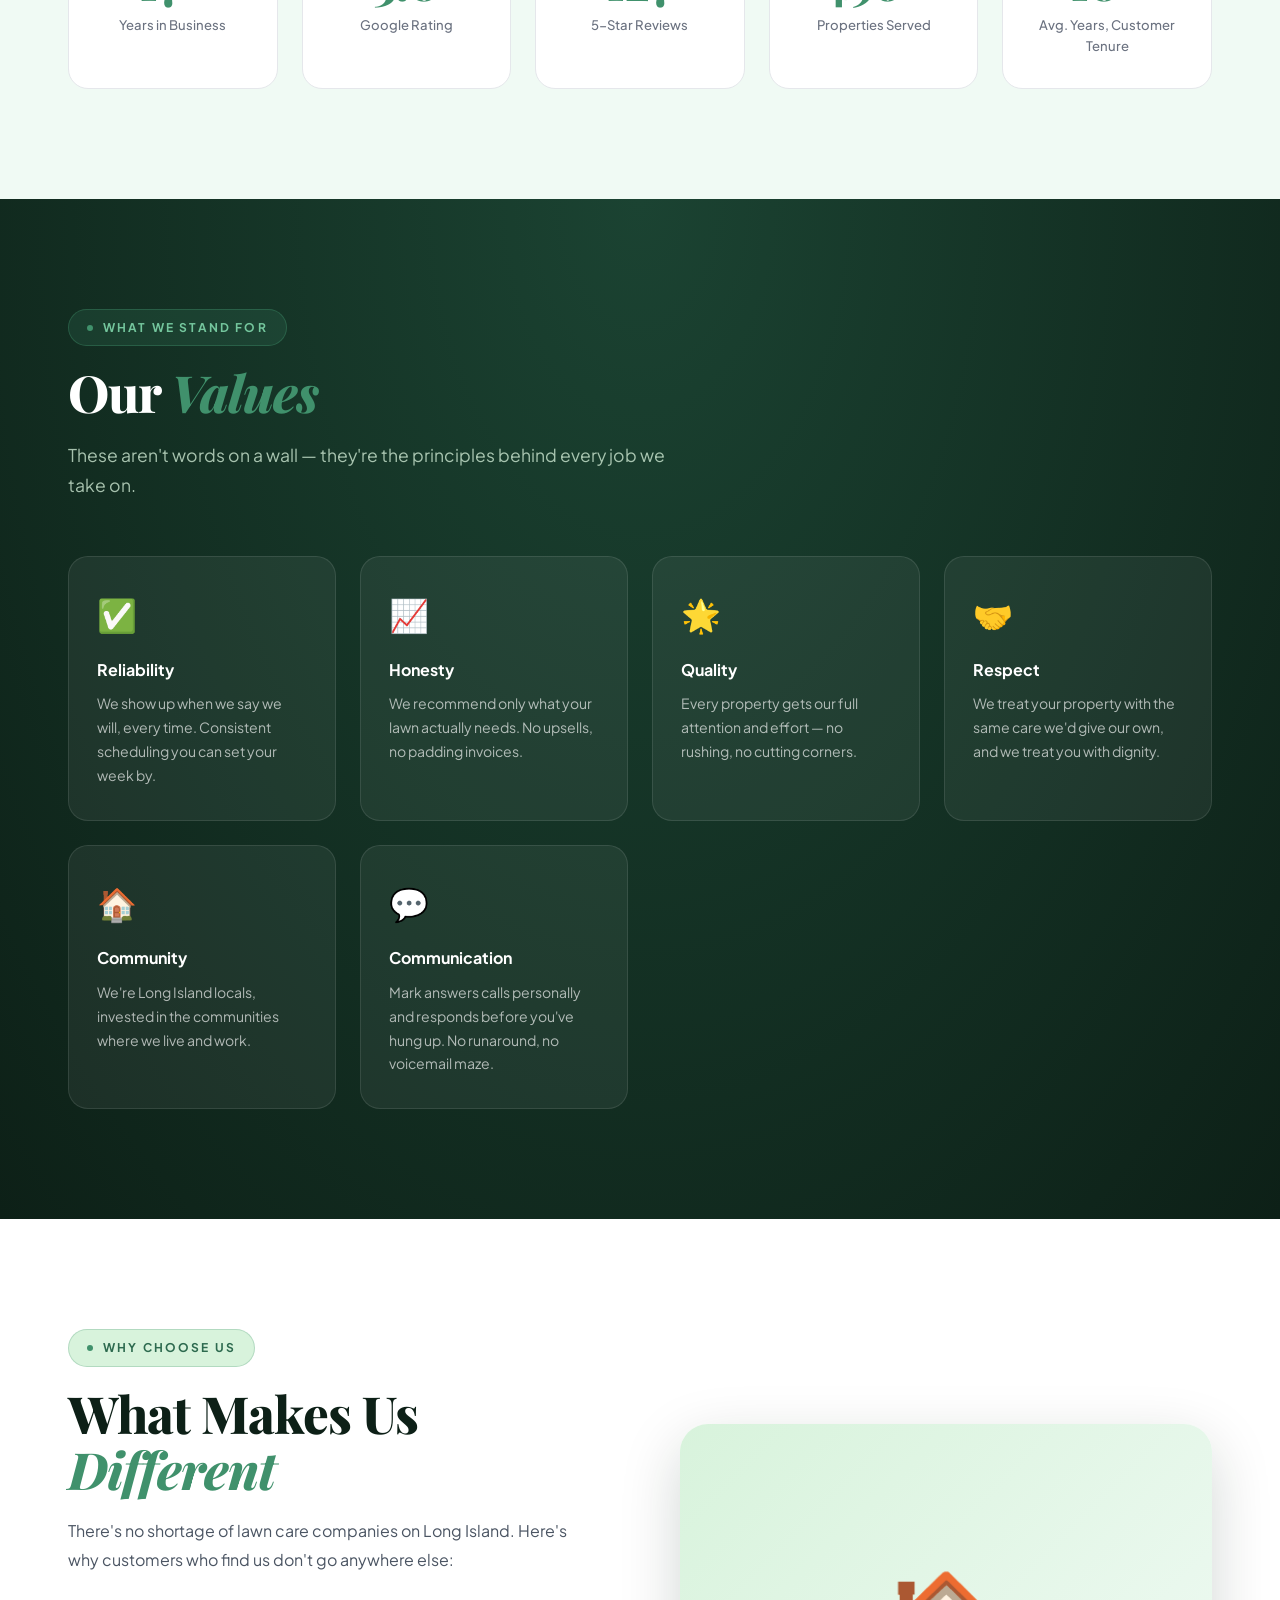
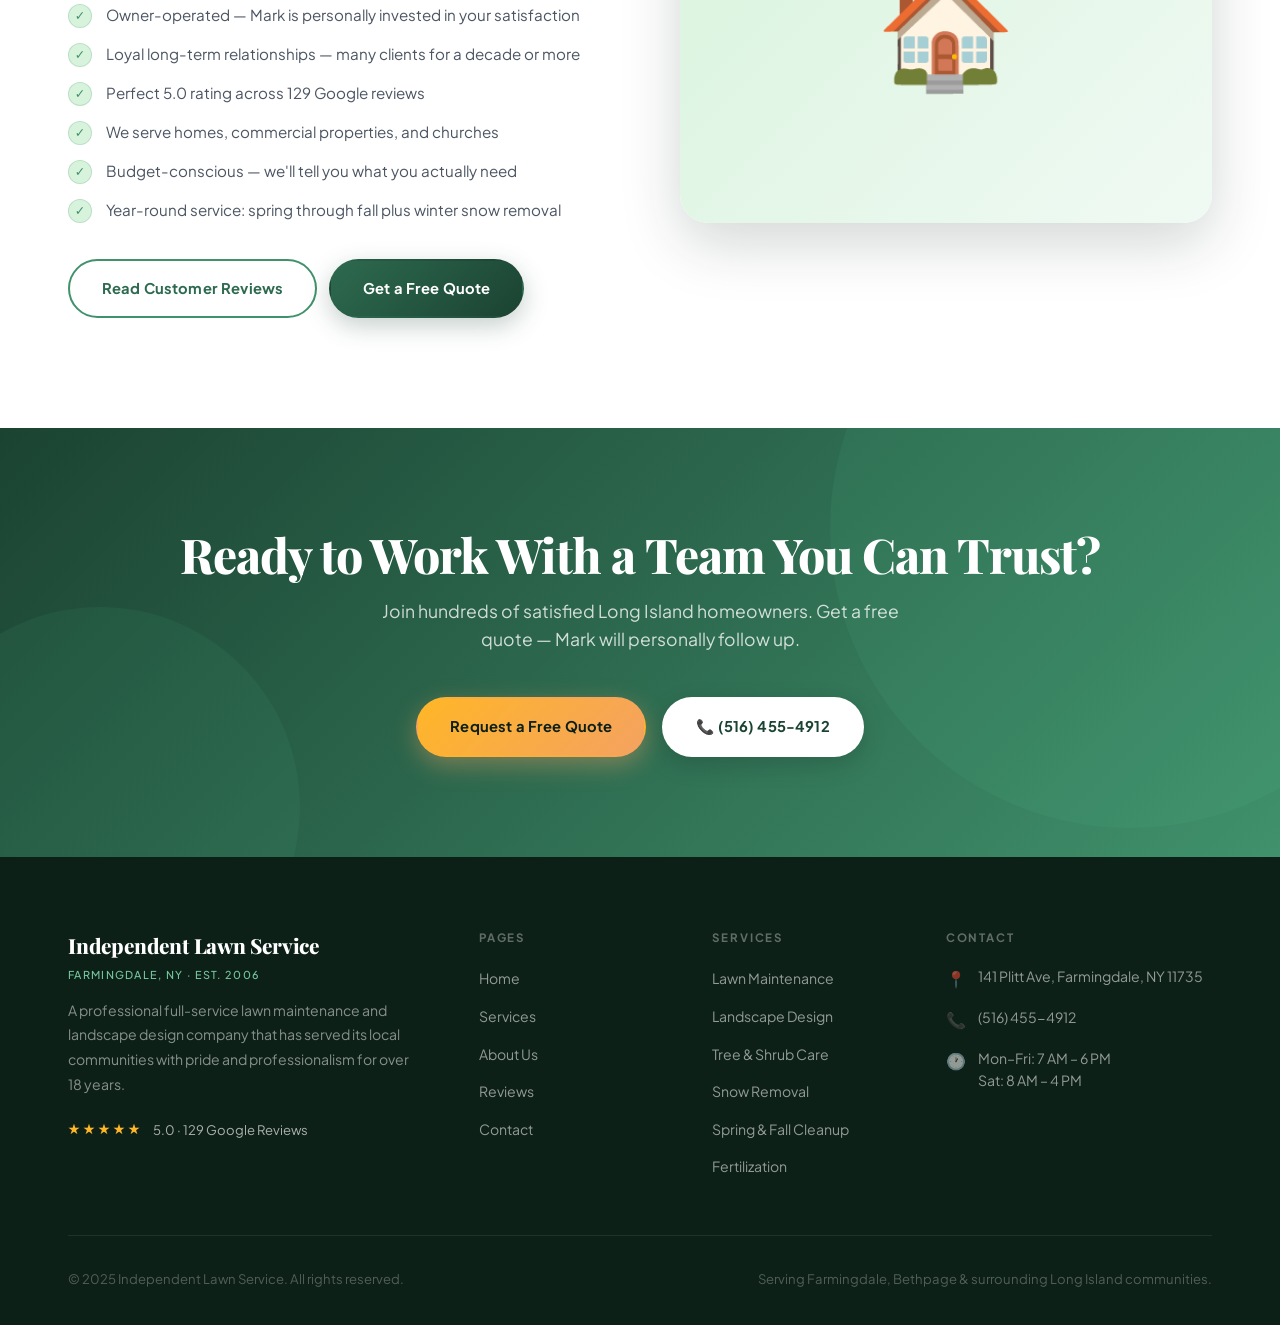
==== commit c0f71233: "Redesign website with premium UI using UI/UX Pro Max skill principles - Google Fonts: Playfair Displ" ====
--- a/about.html
+++ b/about.html
@@ -5,20 +5,17 @@
   <meta name="viewport" content="width=device-width, initial-scale=1.0" />
   <title>About Us | Independent Lawn Service</title>
   <meta name="description" content="Meet Mark and the Independent Lawn Service team — 18+ years of professional lawn care and landscaping in Farmingdale, NY." />
+  <link rel="preconnect" href="https://fonts.googleapis.com" />
+  <link rel="preconnect" href="https://fonts.gstatic.com" crossorigin />
+  <link href="https://fonts.googleapis.com/css2?family=Playfair+Display:ital,wght@0,700;0,800;0,900;1,700;1,800&family=Plus+Jakarta+Sans:wght@400;500;600;700;800&display=swap" rel="stylesheet" />
   <link rel="stylesheet" href="css/styles.css" />
 </head>
 <body>
 
-  <!-- NAV -->
   <nav class="nav">
     <div class="container nav__inner">
-      <a href="index.html" class="nav__logo">
-        Independent Lawn Service
-        <span>Farmingdale, NY · Est. 2006</span>
-      </a>
-      <button class="nav__burger" aria-label="Open menu" aria-expanded="false">
-        <span></span><span></span><span></span>
-      </button>
+      <a href="index.html" class="nav__logo">Independent Lawn Service<span>Farmingdale, NY &middot; Est. 2006</span></a>
+      <button class="nav__burger" aria-label="Open menu" aria-expanded="false"><span></span><span></span><span></span></button>
       <ul class="nav__links">
         <li><a href="index.html">Home</a></li>
         <li><a href="services.html">Services</a></li>
@@ -29,7 +26,6 @@
     </div>
   </nav>
 
-  <!-- PAGE HERO -->
   <section class="page-hero">
     <div class="container">
       <div class="tag">Our Story</div>
@@ -38,7 +34,6 @@
     </div>
   </section>
 
-  <!-- OWNER PROFILE -->
   <section class="section">
     <div class="container">
       <div class="owner-profile">
@@ -46,124 +41,77 @@
         <div>
           <div class="tag">Meet the Owner</div>
           <div class="owner-profile__name">Mark</div>
-          <div class="owner-profile__role">Owner &amp; Operator · Independent Lawn Service</div>
-          <p class="owner-profile__bio">
-            Mark founded Independent Lawn Service with a simple belief: every property deserves consistent, high-quality care from someone who genuinely cares about the outcome. What started as a one-man operation has grown into a professional crew serving hundreds of Long Island homes and businesses — but the personal touch has never changed.
-          </p>
-          <p class="owner-profile__bio">
-            Unlike larger impersonal landscaping companies, Mark stays hands-on. He personally responds to calls and texts, consults on landscape projects, and ensures every property in his care meets the standard he'd want for his own home. Customers consistently note that he calls or texts back before they've even hung up the phone.
-          </p>
-          <p class="owner-profile__bio">
-            Mark's philosophy is simple: be honest, do great work, and treat every customer's property like your own. No unnecessary upsells. No shortcuts. Just reliable, professional care you can count on year after year.
-          </p>
+          <div class="owner-profile__role">Owner &amp; Operator &middot; Independent Lawn Service</div>
+          <p class="owner-profile__bio">Mark founded Independent Lawn Service with a simple belief: every property deserves consistent, high-quality care from someone who genuinely cares about the outcome. What started as a one-man operation has grown into a professional crew serving hundreds of Long Island homes and businesses — but the personal touch has never changed.</p>
+          <p class="owner-profile__bio">Unlike larger impersonal landscaping companies, Mark stays hands-on. He personally responds to calls and texts, consults on landscape projects, and ensures every property in his care meets the standard he'd want for his own home. Customers consistently note that he calls or texts back before they've even hung up the phone.</p>
+          <p class="owner-profile__bio">Mark's philosophy is simple: be honest, do great work, and treat every customer's property like your own. No unnecessary upsells. No shortcuts. Just reliable, professional care you can count on year after year.</p>
           <a href="contact.html" class="btn btn-primary">Work With Mark</a>
         </div>
       </div>
     </div>
   </section>
 
-  <!-- STATS -->
   <section class="section section--alt">
     <div class="container">
       <div class="tag">By the Numbers</div>
-      <h2 class="section-heading">A Track Record You Can Trust</h2>
+      <h2 class="section-heading">A Track Record You <em>Can Trust</em></h2>
       <div class="stats-row">
-        <div class="stat-box">
-          <div class="stat-box__num">18+</div>
-          <div class="stat-box__label">Years in Business</div>
+        <div class="stat-box"><div class="stat-box__num counter" data-target="18">18+</div><div class="stat-box__label">Years in Business</div></div>
+        <div class="stat-box"><div class="stat-box__num">5.0</div><div class="stat-box__label">Google Rating</div></div>
+        <div class="stat-box"><div class="stat-box__num counter" data-target="129">129</div><div class="stat-box__label">5-Star Reviews</div></div>
+        <div class="stat-box"><div class="stat-box__num counter" data-target="500">500+</div><div class="stat-box__label">Properties Served</div></div>
+        <div class="stat-box"><div class="stat-box__num">10+</div><div class="stat-box__label">Avg. Years, Customer Tenure</div></div>
+      </div>
+    </div>
+  </section>
+
+  <section class="section section--dark">
+    <div class="container">
+      <div class="tag">What We Stand For</div>
+      <h2 class="section-heading">Our <em>Values</em></h2>
+      <p class="section-sub">These aren't words on a wall — they're the principles behind every job we take on.</p>
+      <div class="values-grid">
+        <div class="value-card"><div class="value-card__icon">&#9989;</div><div class="value-card__title">Reliability</div><div class="value-card__desc">We show up when we say we will, every time. Consistent scheduling you can set your week by.</div></div>
+        <div class="value-card"><div class="value-card__icon">&#128200;</div><div class="value-card__title">Honesty</div><div class="value-card__desc">We recommend only what your lawn actually needs. No upsells, no padding invoices.</div></div>
+        <div class="value-card"><div class="value-card__icon">&#127775;</div><div class="value-card__title">Quality</div><div class="value-card__desc">Every property gets our full attention and effort — no rushing, no cutting corners.</div></div>
+        <div class="value-card"><div class="value-card__icon">&#129309;</div><div class="value-card__title">Respect</div><div class="value-card__desc">We treat your property with the same care we'd give our own, and we treat you with dignity.</div></div>
+        <div class="value-card"><div class="value-card__icon">&#127968;</div><div class="value-card__title">Community</div><div class="value-card__desc">We're Long Island locals, invested in the communities where we live and work.</div></div>
+        <div class="value-card"><div class="value-card__icon">&#128172;</div><div class="value-card__title">Communication</div><div class="value-card__desc">Mark answers calls personally and responds before you've hung up. No runaround, no voicemail maze.</div></div>
+      </div>
+    </div>
+  </section>
+
+  <section class="section">
+    <div class="container">
+      <div class="about-strip">
+        <div>
+          <div class="tag">Why Choose Us</div>
+          <h2 class="section-heading">What Makes Us <em>Different</em></h2>
+          <p style="color:var(--gray-600); margin-bottom:8px; line-height:1.8;">There's no shortage of lawn care companies on Long Island. Here's why customers who find us don't go anywhere else:</p>
+          <ul class="about-strip__list">
+            <li>Owner-operated — Mark is personally invested in your satisfaction</li>
+            <li>Loyal long-term relationships — many clients for a decade or more</li>
+            <li>Perfect 5.0 rating across 129 Google reviews</li>
+            <li>We serve homes, commercial properties, and churches</li>
+            <li>Budget-conscious — we'll tell you what you actually need</li>
+            <li>Year-round service: spring through fall plus winter snow removal</li>
+          </ul>
+          <div style="display:flex; gap:12px; flex-wrap:wrap;">
+            <a href="reviews.html" class="btn btn-outline">Read Customer Reviews</a>
+            <a href="contact.html" class="btn btn-primary">Get a Free Quote</a>
+          </div>
         </div>
-        <div class="stat-box">
-          <div class="stat-box__num">5.0</div>
-          <div class="stat-box__label">Google Rating</div>
-        </div>
-        <div class="stat-box">
-          <div class="stat-box__num">129</div>
-          <div class="stat-box__label">5-Star Reviews</div>
-        </div>
-        <div class="stat-box">
-          <div class="stat-box__num">500+</div>
-          <div class="stat-box__label">Properties Served</div>
-        </div>
-        <div class="stat-box">
-          <div class="stat-box__num">10+</div>
-          <div class="stat-box__label">Years, Avg. Customer Tenure</div>
+        <div class="about-strip__visual">
+          <div class="about-strip__img-wrap" aria-hidden="true">&#127968;</div>
         </div>
       </div>
     </div>
   </section>
 
-  <!-- VALUES -->
-  <section class="section section--dark">
-    <div class="container">
-      <div class="tag">What We Stand For</div>
-      <h2 class="section-heading">Our Values</h2>
-      <p class="section-sub">These aren't just words on a wall — they're the principles behind every job we take on.</p>
-      <div class="values-grid">
-        <div class="value-card">
-          <div class="value-card__icon">&#9989;</div>
-          <div class="value-card__title">Reliability</div>
-          <div class="value-card__desc">We show up when we say we will, every time. Consistent scheduling you can set your week by.</div>
-        </div>
-        <div class="value-card">
-          <div class="value-card__icon">&#128200;</div>
-          <div class="value-card__title">Honesty</div>
-          <div class="value-card__desc">We recommend only what your lawn actually needs. No upsells, no padding invoices.</div>
-        </div>
-        <div class="value-card">
-          <div class="value-card__icon">&#127775;</div>
-          <div class="value-card__title">Quality</div>
-          <div class="value-card__desc">Every property gets our full attention and effort — no rushing, no cutting corners.</div>
-        </div>
-        <div class="value-card">
-          <div class="value-card__icon">&#129309;</div>
-          <div class="value-card__title">Respect</div>
-          <div class="value-card__desc">We treat your property with the same care we'd give our own, and we treat you with dignity.</div>
-        </div>
-        <div class="value-card">
-          <div class="value-card__icon">&#128104;&#8205;&#127981;</div>
-          <div class="value-card__title">Community</div>
-          <div class="value-card__desc">We're Long Island locals, invested in the communities where we live and work.</div>
-        </div>
-        <div class="value-card">
-          <div class="value-card__icon">&#128172;</div>
-          <div class="value-card__title">Communication</div>
-          <div class="value-card__desc">Mark answers calls personally and responds before you've hung up. No runaround, no voicemail maze.</div>
-        </div>
-      </div>
-    </div>
-  </section>
-
-  <!-- WHY US -->
-  <section class="section">
-    <div class="container">
-      <div class="about-strip">
-        <div>
-          <div class="tag">Why Choose Us</div>
-          <h2 class="section-heading">What Makes Independent Lawn Service Different</h2>
-          <p style="color:var(--text-mid); margin-bottom:12px;">
-            There's no shortage of lawn care companies on Long Island. Here's why customers who find us don't go anywhere else:
-          </p>
-          <ul class="about-strip__list">
-            <li>Owner-operated — Mark is personally invested in your satisfaction</li>
-            <li>Loyal long-term relationships — many clients have been with us for a decade or more</li>
-            <li>Perfect 5.0 rating across 129 Google reviews</li>
-            <li>We serve residential homes, commercial properties, and even churches</li>
-            <li>Budget-conscious — we'll tell you what you actually need, not what costs the most</li>
-            <li>Year-round service: spring through fall lawn care plus winter snow removal</li>
-          </ul>
-          <a href="reviews.html" class="btn btn-outline" style="margin-right:12px">Read Customer Reviews</a>
-          <a href="contact.html" class="btn btn-primary">Get a Free Quote</a>
-        </div>
-        <div class="about-strip__img-wrap" aria-hidden="true">&#127968;</div>
-      </div>
-    </div>
-  </section>
-
-  <!-- CTA BANNER -->
   <section class="cta-banner">
     <div class="container">
       <h2>Ready to Work With a Team You Can Trust?</h2>
-      <p>Join hundreds of satisfied Long Island homeowners. Get a free quote with no obligation — Mark will personally follow up.</p>
+      <p>Join hundreds of satisfied Long Island homeowners. Get a free quote — Mark will personally follow up.</p>
       <div class="cta-banner__actions">
         <a href="contact.html" class="btn btn-gold">Request a Free Quote</a>
         <a href="tel:5164554912" class="btn btn-white">&#128222; (516) 455-4912</a>
@@ -171,56 +119,35 @@
     </div>
   </section>
 
-  <!-- FOOTER -->
   <footer class="footer">
     <div class="container">
       <div class="footer__grid">
         <div>
-          <a class="footer__logo" href="index.html">
-            Independent Lawn Service
-            <span>Farmingdale, NY · Est. 2006</span>
-          </a>
+          <a class="footer__logo" href="index.html">Independent Lawn Service<span>Farmingdale, NY &middot; Est. 2006</span></a>
           <p class="footer__desc">A professional full-service lawn maintenance and landscape design company that has served its local communities with pride and professionalism for over 18 years.</p>
-          <div class="footer__rating">
-            <span class="stars">&#9733;&#9733;&#9733;&#9733;&#9733;</span>
-            <span>5.0 · 129 Google Reviews</span>
-          </div>
+          <div class="footer__rating"><span class="stars">&#9733;&#9733;&#9733;&#9733;&#9733;</span><span>5.0 &middot; 129 Google Reviews</span></div>
         </div>
         <div>
           <div class="footer__heading">Pages</div>
           <ul class="footer__links">
-            <li><a href="index.html">Home</a></li>
-            <li><a href="services.html">Services</a></li>
-            <li><a href="about.html">About Us</a></li>
-            <li><a href="reviews.html">Reviews</a></li>
+            <li><a href="index.html">Home</a></li><li><a href="services.html">Services</a></li>
+            <li><a href="about.html">About Us</a></li><li><a href="reviews.html">Reviews</a></li>
             <li><a href="contact.html">Contact</a></li>
           </ul>
         </div>
         <div>
           <div class="footer__heading">Services</div>
           <ul class="footer__links">
-            <li><a href="services.html">Lawn Maintenance</a></li>
-            <li><a href="services.html">Landscape Design</a></li>
-            <li><a href="services.html">Tree &amp; Shrub Care</a></li>
-            <li><a href="services.html">Snow Removal</a></li>
-            <li><a href="services.html">Spring &amp; Fall Cleanup</a></li>
-            <li><a href="services.html">Fertilization</a></li>
+            <li><a href="services.html">Lawn Maintenance</a></li><li><a href="services.html">Landscape Design</a></li>
+            <li><a href="services.html">Tree &amp; Shrub Care</a></li><li><a href="services.html">Snow Removal</a></li>
+            <li><a href="services.html">Spring &amp; Fall Cleanup</a></li><li><a href="services.html">Fertilization</a></li>
           </ul>
         </div>
         <div>
           <div class="footer__heading">Contact</div>
-          <div class="footer__contact-item">
-            <span>&#128205;</span>
-            <span>141 Plitt Ave, Farmingdale, NY 11735</span>
-          </div>
-          <div class="footer__contact-item">
-            <span>&#128222;</span>
-            <a href="tel:5164554912" style="color:rgba(255,255,255,.6)">(516) 455-4912</a>
-          </div>
-          <div class="footer__contact-item">
-            <span>&#128336;</span>
-            <span>Mon–Fri: 7 AM – 6 PM<br>Sat: 8 AM – 4 PM</span>
-          </div>
+          <div class="footer__contact-item"><span>&#128205;</span><span>141 Plitt Ave, Farmingdale, NY 11735</span></div>
+          <div class="footer__contact-item"><span>&#128222;</span><a href="tel:5164554912" style="color:rgba(255,255,255,.55)">(516) 455-4912</a></div>
+          <div class="footer__contact-item"><span>&#128336;</span><span>Mon–Fri: 7 AM – 6 PM<br>Sat: 8 AM – 4 PM</span></div>
         </div>
       </div>
       <div class="footer__bottom">
@@ -229,7 +156,6 @@
       </div>
     </div>
   </footer>
-
   <script src="js/main.js"></script>
 </body>
 </html>
--- a/css/styles.css
+++ b/css/styles.css
@@ -1,178 +1,228 @@
-/* ============================================================
-   Independent Lawn Service — Global Styles
-   ============================================================ */
-
-/* ---------- Reset & Base ---------- */
+@import url('https://fonts.googleapis.com/css2?family=Playfair+Display:wght@700;800;900&family=Plus+Jakarta+Sans:wght@400;500;600;700;800&display=swap');
+
 *, *::before, *::after { box-sizing: border-box; margin: 0; padding: 0; }
 
 :root {
-  --green-dark:   #1a4a1e;
-  --green-mid:    #2d7a35;
-  --green-light:  #4caf50;
-  --green-pale:   #e8f5e9;
-  --gold:         #f5a623;
-  --gold-light:   #fdf3dc;
-  --text-dark:    #1c1c1c;
-  --text-mid:     #444;
-  --text-light:   #666;
-  --white:        #ffffff;
-  --off-white:    #f9f9f7;
-  --border:       #dde8dd;
-  --shadow-sm:    0 2px 8px rgba(0,0,0,.08);
-  --shadow-md:    0 6px 24px rgba(0,0,0,.12);
-  --radius:       10px;
-  --nav-h:        72px;
-  --transition:   .25s ease;
-}
-
-html { scroll-behavior: smooth; font-size: 16px; }
+  --forest:       #0D2017;
+  --green-dark:   #1B4332;
+  --green-deep:   #2D6A4F;
+  --green-mid:    #40916C;
+  --green-bright: #52B788;
+  --green-light:  #74C69D;
+  --green-pale:   #D8F3DC;
+  --green-tint:   #F0FAF4;
+  --amber:        #F4A261;
+  --amber-dark:   #E76F51;
+  --amber-light:  #FDEFD6;
+  --gold:         #FFB627;
+  --white:        #FFFFFF;
+  --off-white:    #FAFBFA;
+  --gray-50:      #F9FAFB;
+  --gray-100:     #F3F4F6;
+  --gray-200:     #E5E7EB;
+  --gray-300:     #D1D5DB;
+  --gray-400:     #9CA3AF;
+  --gray-500:     #6B7280;
+  --gray-600:     #4B5563;
+  --gray-700:     #374151;
+  --gray-800:     #1F2937;
+  --gray-900:     #111827;
+
+  --shadow-sm:  0 1px 2px rgba(13,32,23,.06), 0 1px 3px rgba(13,32,23,.08);
+  --shadow-md:  0 4px 6px rgba(13,32,23,.05), 0 10px 20px rgba(13,32,23,.08);
+  --shadow-lg:  0 10px 25px rgba(13,32,23,.08), 0 20px 48px rgba(13,32,23,.12);
+  --shadow-xl:  0 20px 60px rgba(13,32,23,.18);
+  --shadow-glow: 0 0 0 1px rgba(64,145,108,.15), 0 20px 40px rgba(27,67,50,.12);
+
+  --radius-sm:  6px;
+  --radius:     12px;
+  --radius-lg:  20px;
+  --radius-xl:  28px;
+
+  --nav-h: 80px;
+  --easing: cubic-bezier(.4, 0, .2, 1);
+  --ease-out: cubic-bezier(.16, 1, .3, 1);
+}
+
+html { scroll-behavior: smooth; font-size: 16px; -webkit-font-smoothing: antialiased; }
 
 body {
-  font-family: 'Segoe UI', system-ui, -apple-system, sans-serif;
-  color: var(--text-dark);
-  background: var(--white);
-  line-height: 1.65;
+  font-family: 'Plus Jakarta Sans', system-ui, -apple-system, sans-serif;
+  color: var(--gray-900);
+  background: var(--white);
+  line-height: 1.6;
+  font-weight: 400;
 }
 
 img { display: block; max-width: 100%; }
-a  { color: var(--green-mid); text-decoration: none; }
+a  { color: var(--green-deep); text-decoration: none; transition: color .25s var(--easing); }
 a:hover { color: var(--green-dark); }
 
-/* ---------- Utilities ---------- */
-.container { max-width: 1160px; margin-inline: auto; padding-inline: 24px; }
-.section    { padding-block: 80px; }
-.section--alt { background: var(--off-white); }
-.section--dark { background: var(--green-dark); color: var(--white); }
+h1, h2, h3, h4 { font-family: 'Playfair Display', Georgia, serif; font-weight: 800; letter-spacing: -.02em; line-height: 1.1; color: var(--forest); }
+h3, h4 { font-family: 'Plus Jakarta Sans', sans-serif; font-weight: 700; letter-spacing: -.01em; }
+
+.container { max-width: 1200px; margin-inline: auto; padding-inline: 28px; }
+.section { padding-block: 110px; position: relative; }
+.section--alt { background: var(--green-tint); }
+.section--dark { background: radial-gradient(ellipse at top, #1B4332 0%, #0D2017 100%); color: var(--white); }
+.section--dark h2, .section--dark h3 { color: var(--white); }
 
 .tag {
-  display: inline-block;
+  display: inline-flex;
+  align-items: center;
+  gap: 10px;
   font-size: .75rem;
   font-weight: 700;
-  letter-spacing: .12em;
+  letter-spacing: .18em;
   text-transform: uppercase;
-  color: var(--green-mid);
-  margin-bottom: 12px;
-}
-.section--dark .tag { color: var(--green-light); }
+  color: var(--green-deep);
+  margin-bottom: 18px;
+  padding: 8px 18px;
+  background: var(--green-pale);
+  border-radius: 100px;
+  border: 1px solid rgba(64,145,108,.25);
+}
+.tag::before {
+  content: '';
+  width: 6px; height: 6px;
+  border-radius: 50%;
+  background: var(--green-mid);
+  animation: pulse 2.5s ease-in-out infinite;
+}
+@keyframes pulse { 0%,100% { opacity: 1; } 50% { opacity: .4; } }
+
+.section--dark .tag {
+  background: rgba(82,183,136,.12);
+  color: var(--green-light);
+  border-color: rgba(82,183,136,.25);
+}
 
 .section-heading {
-  font-size: clamp(1.75rem, 3vw, 2.5rem);
-  font-weight: 700;
-  line-height: 1.2;
-  margin-bottom: 16px;
-}
+  font-size: clamp(2rem, 4vw, 3.25rem);
+  margin-bottom: 20px;
+  max-width: 760px;
+}
+.section-heading em { font-style: italic; color: var(--green-mid); font-family: 'Playfair Display', serif; }
 
 .section-sub {
-  font-size: 1.05rem;
-  color: var(--text-light);
-  max-width: 600px;
-  margin-bottom: 48px;
-}
-.section--dark .section-sub { color: #b8d9ba; }
-
+  font-size: 1.1rem;
+  color: var(--gray-600);
+  max-width: 620px;
+  margin-bottom: 56px;
+  line-height: 1.7;
+}
+.section--dark .section-sub { color: rgba(216,243,220,.75); }
+
+/* ---------- Buttons ---------- */
 .btn {
   display: inline-flex;
   align-items: center;
-  gap: 8px;
-  padding: 14px 28px;
-  border-radius: 6px;
-  font-size: .95rem;
-  font-weight: 600;
+  justify-content: center;
+  gap: 10px;
+  padding: 16px 32px;
+  border-radius: 100px;
+  font-family: inherit;
+  font-size: .92rem;
+  font-weight: 700;
+  letter-spacing: .01em;
   cursor: pointer;
   border: 2px solid transparent;
-  transition: background var(--transition), color var(--transition), border-color var(--transition), transform var(--transition);
+  transition: all .3s var(--easing);
   text-decoration: none;
+  position: relative;
+  overflow: hidden;
+  white-space: nowrap;
 }
 .btn:hover { transform: translateY(-2px); }
 
 .btn-primary {
-  background: var(--green-mid);
+  background: linear-gradient(135deg, var(--green-deep), var(--green-dark));
   color: var(--white);
-  border-color: var(--green-mid);
-}
-.btn-primary:hover { background: var(--green-dark); border-color: var(--green-dark); color: var(--white); }
+  box-shadow: 0 8px 24px rgba(27,67,50,.25);
+}
+.btn-primary:hover {
+  box-shadow: 0 12px 32px rgba(27,67,50,.4);
+  color: var(--white);
+}
 
 .btn-outline {
   background: transparent;
-  color: var(--green-mid);
+  color: var(--green-deep);
   border-color: var(--green-mid);
 }
-.btn-outline:hover { background: var(--green-mid); color: var(--white); }
+.btn-outline:hover { background: var(--green-deep); color: var(--white); border-color: var(--green-deep); }
 
 .btn-white {
   background: var(--white);
   color: var(--green-dark);
-  border-color: var(--white);
-}
-.btn-white:hover { background: var(--green-pale); border-color: var(--green-pale); color: var(--green-dark); }
+  box-shadow: 0 8px 24px rgba(0,0,0,.15);
+}
+.btn-white:hover { background: var(--green-pale); color: var(--green-dark); }
 
 .btn-gold {
-  background: var(--gold);
-  color: var(--text-dark);
-  border-color: var(--gold);
-}
-.btn-gold:hover { background: #e0941a; border-color: #e0941a; color: var(--white); }
-
-/* Stars */
-.stars { color: var(--gold); font-size: 1rem; letter-spacing: 2px; }
-
-/* ---------- Navigation ---------- */
+  background: linear-gradient(135deg, #FFB627, #F4A261);
+  color: var(--forest);
+  box-shadow: 0 8px 24px rgba(244,162,97,.4);
+}
+.btn-gold:hover {
+  box-shadow: 0 12px 32px rgba(244,162,97,.55);
+  color: var(--forest);
+}
+
+.stars { color: var(--gold); font-size: 1rem; letter-spacing: 3px; }
+
+/* ---------- Nav ---------- */
 .nav {
   position: sticky;
   top: 0;
   z-index: 999;
-  background: var(--white);
   height: var(--nav-h);
-  box-shadow: 0 1px 0 var(--border), var(--shadow-sm);
-  display: flex;
-  align-items: center;
-}
-
-.nav__inner {
-  display: flex;
-  align-items: center;
-  justify-content: space-between;
-  width: 100%;
-}
-
+  display: flex;
+  align-items: center;
+  background: rgba(255,255,255,.85);
+  backdrop-filter: saturate(180%) blur(18px);
+  -webkit-backdrop-filter: saturate(180%) blur(18px);
+  border-bottom: 1px solid rgba(64,145,108,.12);
+}
+.nav__inner { display: flex; align-items: center; justify-content: space-between; width: 100%; }
 .nav__logo {
   display: flex;
   flex-direction: column;
   line-height: 1.1;
+  font-family: 'Playfair Display', serif;
   font-weight: 800;
-  color: var(--green-dark);
-  font-size: 1.1rem;
-  text-decoration: none;
-}
-.nav__logo span { font-size: .7rem; font-weight: 400; color: var(--text-light); letter-spacing: .05em; }
-
-.nav__links {
-  display: flex;
-  align-items: center;
-  gap: 32px;
-  list-style: none;
-}
-
+  color: var(--forest);
+  font-size: 1.25rem;
+  letter-spacing: -.01em;
+}
+.nav__logo span {
+  font-family: 'Plus Jakarta Sans', sans-serif;
+  font-size: .68rem;
+  font-weight: 500;
+  color: var(--green-mid);
+  letter-spacing: .14em;
+  text-transform: uppercase;
+  margin-top: 3px;
+}
+.nav__links { display: flex; align-items: center; gap: 36px; list-style: none; }
 .nav__links a {
-  font-size: .9rem;
-  font-weight: 500;
-  color: var(--text-mid);
-  transition: color var(--transition);
+  font-size: .88rem;
+  font-weight: 600;
+  color: var(--gray-700);
   position: relative;
-  padding-bottom: 4px;
+  padding: 6px 0;
 }
 .nav__links a::after {
   content: '';
   position: absolute;
   bottom: 0; left: 0;
   width: 0; height: 2px;
-  background: var(--green-mid);
-  transition: width var(--transition);
+  background: linear-gradient(90deg, var(--green-mid), var(--green-bright));
+  transition: width .35s var(--easing);
 }
 .nav__links a:hover, .nav__links a.active { color: var(--green-dark); }
 .nav__links a:hover::after, .nav__links a.active::after { width: 100%; }
-
-.nav__cta { margin-left: 16px; padding: 10px 20px; font-size: .85rem; }
+.nav__cta { margin-left: 8px; padding: 12px 24px; font-size: .82rem; }
 
 .nav__burger {
   display: none;
@@ -181,18 +231,17 @@
   background: none;
   border: none;
   cursor: pointer;
-  padding: 4px;
+  padding: 6px;
 }
 .nav__burger span {
   display: block;
-  width: 24px; height: 2px;
-  background: var(--green-dark);
+  width: 26px; height: 2px;
+  background: var(--forest);
   border-radius: 2px;
-  transition: transform var(--transition), opacity var(--transition);
-}
-
-/* Mobile nav */
-@media (max-width: 768px) {
+  transition: all .3s var(--easing);
+}
+
+@media (max-width: 900px) {
   .nav__burger { display: flex; }
   .nav__links {
     display: none;
@@ -201,306 +250,421 @@
     background: var(--white);
     flex-direction: column;
     gap: 0;
-    border-top: 1px solid var(--border);
-    box-shadow: var(--shadow-md);
-    padding-bottom: 16px;
+    border-top: 1px solid var(--gray-200);
+    box-shadow: var(--shadow-lg);
+    padding-bottom: 20px;
   }
   .nav__links.open { display: flex; }
   .nav__links li { width: 100%; }
-  .nav__links a { display: block; padding: 14px 24px; border-bottom: 1px solid var(--border); }
+  .nav__links a { display: block; padding: 16px 28px; border-bottom: 1px solid var(--gray-100); }
   .nav__links a::after { display: none; }
-  .nav__cta { margin: 12px 24px 0; width: calc(100% - 48px); justify-content: center; }
+  .nav__cta { margin: 16px 28px 0; width: calc(100% - 56px); }
 }
 
 /* ---------- Hero ---------- */
 .hero {
+  position: relative;
+  min-height: calc(100vh - var(--nav-h));
+  display: flex;
+  align-items: center;
+  overflow: hidden;
+  background: var(--forest);
+}
+.hero__bg {
+  position: absolute;
+  inset: 0;
   background:
-    linear-gradient(135deg, rgba(26,74,30,.82) 0%, rgba(26,74,30,.6) 60%, rgba(26,74,30,.3) 100%),
-    url('https://images.unsplash.com/photo-1558618666-fcd25c85cd64?w=1600&q=80') center/cover no-repeat;
-  min-height: calc(100vh - var(--nav-h));
-  display: flex;
-  align-items: center;
-  color: var(--white);
+    url('https://images.unsplash.com/photo-1558618666-fcd25c85cd64?w=1800&q=85') center/cover no-repeat;
+  transform: scale(1.05);
+  animation: heroZoom 20s ease-in-out infinite alternate;
+}
+@keyframes heroZoom { from { transform: scale(1.05); } to { transform: scale(1.12); } }
+.hero__overlay {
+  position: absolute;
+  inset: 0;
+  background: linear-gradient(125deg, rgba(13,32,23,.92) 0%, rgba(27,67,50,.75) 50%, rgba(45,106,79,.45) 100%);
+}
+.hero__content {
+  position: relative;
+  z-index: 2;
+  max-width: 760px;
   padding-block: 80px;
 }
-
-.hero__content { max-width: 680px; }
-
 .hero__badge {
   display: inline-flex;
   align-items: center;
-  gap: 8px;
-  background: rgba(255,255,255,.15);
-  border: 1px solid rgba(255,255,255,.3);
-  backdrop-filter: blur(4px);
+  gap: 10px;
+  background: rgba(255,255,255,.1);
+  backdrop-filter: blur(12px);
+  border: 1px solid rgba(255,255,255,.2);
   border-radius: 100px;
-  padding: 6px 16px;
-  font-size: .8rem;
-  font-weight: 600;
-  letter-spacing: .08em;
+  padding: 8px 20px;
+  font-size: .78rem;
+  font-weight: 700;
+  letter-spacing: .15em;
   text-transform: uppercase;
-  color: #c8f0ca;
+  color: var(--green-light);
+  margin-bottom: 28px;
+}
+.hero__badge::before {
+  content: '';
+  width: 7px; height: 7px;
+  border-radius: 50%;
+  background: var(--green-light);
+  animation: pulse 2s ease-in-out infinite;
+}
+.hero__title {
+  font-size: clamp(2.8rem, 6vw, 5rem);
+  color: var(--white);
   margin-bottom: 24px;
-}
-
-.hero__title {
-  font-size: clamp(2.2rem, 5vw, 3.8rem);
-  font-weight: 800;
-  line-height: 1.1;
-  margin-bottom: 20px;
-}
-.hero__title em { color: #7ed47f; font-style: normal; }
-
+  line-height: 1.05;
+}
+.hero__title em {
+  font-style: italic;
+  color: var(--green-light);
+}
 .hero__sub {
-  font-size: 1.1rem;
-  color: rgba(255,255,255,.85);
-  margin-bottom: 36px;
-  max-width: 520px;
-}
-
-.hero__actions { display: flex; gap: 16px; flex-wrap: wrap; }
-
-.hero__trust {
-  margin-top: 48px;
-  display: flex;
-  align-items: center;
-  gap: 24px;
+  font-size: 1.15rem;
+  color: rgba(255,255,255,.78);
+  max-width: 540px;
+  margin-bottom: 44px;
+  line-height: 1.75;
+  font-weight: 400;
+}
+.hero__actions { display: flex; gap: 16px; flex-wrap: wrap; margin-bottom: 64px; }
+
+/* Glass stat cards */
+.hero__stats {
+  display: flex;
+  gap: 16px;
   flex-wrap: wrap;
 }
-
-.hero__rating {
-  display: flex;
-  align-items: center;
-  gap: 10px;
-  background: rgba(255,255,255,.12);
-  border: 1px solid rgba(255,255,255,.2);
-  border-radius: 8px;
-  padding: 10px 18px;
-}
-.hero__rating-score { font-size: 1.6rem; font-weight: 800; line-height: 1; }
-.hero__rating-detail { font-size: .75rem; color: rgba(255,255,255,.75); }
-
-.hero__stat { text-align: center; }
-.hero__stat strong { display: block; font-size: 1.5rem; font-weight: 800; color: #7ed47f; }
-.hero__stat span { font-size: .75rem; color: rgba(255,255,255,.7); }
-
-/* ---------- Highlight Bar ---------- */
+.hero__stat {
+  background: rgba(255,255,255,.09);
+  backdrop-filter: blur(16px);
+  -webkit-backdrop-filter: blur(16px);
+  border: 1px solid rgba(255,255,255,.15);
+  border-radius: var(--radius);
+  padding: 20px 28px;
+  min-width: 140px;
+}
+.hero__stat strong {
+  display: block;
+  font-family: 'Playfair Display', serif;
+  font-size: 2.2rem;
+  font-weight: 900;
+  color: var(--white);
+  line-height: 1;
+  margin-bottom: 4px;
+}
+.hero__stat span {
+  font-size: .75rem;
+  color: rgba(255,255,255,.65);
+  font-weight: 500;
+  letter-spacing: .05em;
+  text-transform: uppercase;
+}
+.hero__stat .stars { font-size: .85rem; letter-spacing: 2px; display: block; margin-bottom: 4px; }
+
+/* Wave divider */
+.wave { line-height: 0; overflow: hidden; }
+.wave svg { display: block; width: 100%; }
+
+/* ---------- Highlights Bar ---------- */
 .highlights {
   background: var(--green-dark);
-  padding: 0;
+  position: relative;
+  z-index: 1;
 }
 .highlights__inner {
   display: grid;
-  grid-template-columns: repeat(auto-fit, minmax(200px, 1fr));
+  grid-template-columns: repeat(auto-fit, minmax(220px, 1fr));
 }
 .highlight-item {
   display: flex;
   align-items: center;
-  gap: 14px;
-  padding: 24px;
-  border-right: 1px solid rgba(255,255,255,.1);
+  gap: 16px;
+  padding: 28px 24px;
+  border-right: 1px solid rgba(255,255,255,.08);
   color: var(--white);
+  transition: background .3s var(--easing);
 }
 .highlight-item:last-child { border-right: none; }
-.highlight-item__icon { font-size: 1.6rem; flex-shrink: 0; }
-.highlight-item strong { display: block; font-size: .95rem; }
-.highlight-item span { font-size: .8rem; color: #8ec98f; }
+.highlight-item:hover { background: rgba(255,255,255,.05); }
+.highlight-item__icon {
+  width: 48px; height: 48px;
+  border-radius: var(--radius-sm);
+  background: rgba(82,183,136,.18);
+  display: flex;
+  align-items: center;
+  justify-content: center;
+  font-size: 1.5rem;
+  flex-shrink: 0;
+}
+.highlight-item strong { display: block; font-size: .95rem; font-weight: 700; margin-bottom: 3px; }
+.highlight-item span { font-size: .78rem; color: var(--green-light); font-weight: 500; }
 
 /* ---------- Services Grid ---------- */
 .services-grid {
   display: grid;
-  grid-template-columns: repeat(auto-fit, minmax(280px, 1fr));
-  gap: 24px;
-  margin-top: 48px;
-}
-
+  grid-template-columns: repeat(auto-fit, minmax(300px, 1fr));
+  gap: 28px;
+  margin-top: 56px;
+}
 .service-card {
   background: var(--white);
-  border: 1px solid var(--border);
+  border: 1px solid var(--gray-200);
+  border-radius: var(--radius-lg);
+  padding: 36px 32px;
+  position: relative;
+  overflow: hidden;
+  transition: transform .35s var(--ease-out), box-shadow .35s var(--easing), border-color .35s var(--easing);
+}
+.service-card::before {
+  content: '';
+  position: absolute;
+  top: 0; left: 0; right: 0;
+  height: 3px;
+  background: linear-gradient(90deg, var(--green-mid), var(--green-bright));
+  transform: scaleX(0);
+  transform-origin: left;
+  transition: transform .35s var(--ease-out);
+}
+.service-card:hover { transform: translateY(-6px); box-shadow: var(--shadow-lg); border-color: var(--green-pale); }
+.service-card:hover::before { transform: scaleX(1); }
+.service-card__icon {
+  width: 60px; height: 60px;
   border-radius: var(--radius);
-  padding: 32px 28px;
-  transition: box-shadow var(--transition), transform var(--transition), border-color var(--transition);
-}
-.service-card:hover {
-  box-shadow: var(--shadow-md);
-  transform: translateY(-4px);
-  border-color: var(--green-light);
-}
-
-.service-card__icon {
-  font-size: 2.4rem;
-  margin-bottom: 16px;
-}
-.service-card__title {
-  font-size: 1.15rem;
-  font-weight: 700;
-  color: var(--green-dark);
-  margin-bottom: 10px;
-}
-.service-card__desc { font-size: .9rem; color: var(--text-light); line-height: 1.6; }
+  background: var(--green-tint);
+  border: 1px solid var(--green-pale);
+  display: flex;
+  align-items: center;
+  justify-content: center;
+  font-size: 1.8rem;
+  margin-bottom: 22px;
+  transition: background .3s var(--easing), transform .35s var(--ease-out);
+}
+.service-card:hover .service-card__icon { background: var(--green-pale); transform: scale(1.08); }
+.service-card__title { font-size: 1.15rem; font-weight: 700; color: var(--forest); margin-bottom: 10px; }
+.service-card__desc { font-size: .9rem; color: var(--gray-500); line-height: 1.7; }
 
 /* ---------- About Strip ---------- */
 .about-strip {
   display: grid;
   grid-template-columns: 1fr 1fr;
-  gap: 64px;
-  align-items: center;
+  gap: 80px;
+  align-items: center;
+}
+.about-strip__visual {
+  position: relative;
 }
 .about-strip__img-wrap {
-  border-radius: var(--radius);
+  border-radius: var(--radius-xl);
   overflow: hidden;
-  box-shadow: var(--shadow-md);
   aspect-ratio: 4/3;
-  background: var(--green-pale);
+  background: linear-gradient(135deg, var(--green-pale) 0%, var(--green-tint) 100%);
   display: flex;
   align-items: center;
   justify-content: center;
-  font-size: 6rem;
-}
-.about-strip__list { list-style: none; margin: 24px 0 32px; display: flex; flex-direction: column; gap: 12px; }
+  font-size: 7rem;
+  box-shadow: var(--shadow-xl);
+}
+.about-strip__badge {
+  position: absolute;
+  bottom: -20px;
+  right: -20px;
+  background: linear-gradient(135deg, var(--green-dark), var(--green-deep));
+  color: var(--white);
+  border-radius: var(--radius-lg);
+  padding: 20px 24px;
+  text-align: center;
+  box-shadow: var(--shadow-lg);
+  min-width: 130px;
+}
+.about-strip__badge strong { display: block; font-family: 'Playfair Display', serif; font-size: 2.5rem; font-weight: 900; line-height: 1; }
+.about-strip__badge span { font-size: .72rem; font-weight: 600; letter-spacing: .08em; text-transform: uppercase; color: var(--green-light); margin-top: 4px; display: block; }
+.about-strip__list { list-style: none; margin: 28px 0 36px; display: flex; flex-direction: column; gap: 14px; }
 .about-strip__list li {
   display: flex;
   align-items: flex-start;
-  gap: 12px;
+  gap: 14px;
   font-size: .95rem;
-  color: var(--text-mid);
+  color: var(--gray-600);
 }
 .about-strip__list li::before {
   content: '✓';
   flex-shrink: 0;
-  width: 22px; height: 22px;
+  width: 24px; height: 24px;
   background: var(--green-pale);
   color: var(--green-mid);
   border-radius: 50%;
   display: flex;
   align-items: center;
   justify-content: center;
-  font-weight: 700;
-  font-size: .8rem;
+  font-weight: 800;
+  font-size: .78rem;
   margin-top: 1px;
-}
-
-@media (max-width: 768px) {
-  .about-strip { grid-template-columns: 1fr; gap: 32px; }
+  border: 1px solid rgba(64,145,108,.2);
+}
+
+@media (max-width: 860px) {
+  .about-strip { grid-template-columns: 1fr; gap: 40px; }
+  .about-strip__badge { right: 12px; bottom: 12px; }
 }
 
 /* ---------- Testimonials ---------- */
 .testimonials-grid {
   display: grid;
-  grid-template-columns: repeat(auto-fit, minmax(300px, 1fr));
+  grid-template-columns: repeat(auto-fit, minmax(320px, 1fr));
   gap: 24px;
-  margin-top: 48px;
-}
-
+  margin-top: 56px;
+}
 .testimonial-card {
   background: rgba(255,255,255,.06);
-  border: 1px solid rgba(255,255,255,.12);
-  border-radius: var(--radius);
-  padding: 28px;
+  border: 1px solid rgba(255,255,255,.1);
+  border-radius: var(--radius-lg);
+  padding: 36px 32px;
   display: flex;
   flex-direction: column;
-  gap: 16px;
-}
-.testimonial-card--light {
-  background: var(--white);
-  border-color: var(--border);
-  box-shadow: var(--shadow-sm);
-  color: var(--text-dark);
-}
-
+  gap: 24px;
+  position: relative;
+  overflow: hidden;
+  transition: background .3s var(--easing), transform .35s var(--ease-out);
+}
+.testimonial-card:hover { background: rgba(255,255,255,.09); transform: translateY(-4px); }
+.testimonial-card::before {
+  content: '\201C';
+  position: absolute;
+  top: -10px; right: 24px;
+  font-family: 'Playfair Display', serif;
+  font-size: 8rem;
+  color: rgba(82,183,136,.15);
+  line-height: 1;
+  pointer-events: none;
+}
 .testimonial-card__quote {
-  font-size: .95rem;
-  line-height: 1.7;
+  font-size: .98rem;
+  line-height: 1.75;
+  color: rgba(255,255,255,.85);
+  flex: 1;
   font-style: italic;
-  flex: 1;
-}
-.section--dark .testimonial-card__quote { color: rgba(255,255,255,.88); }
-
-.testimonial-card__author { display: flex; align-items: center; gap: 12px; }
+}
+.testimonial-card__author { display: flex; align-items: center; gap: 14px; }
 .testimonial-card__avatar {
-  width: 44px; height: 44px;
+  width: 48px; height: 48px;
   border-radius: 50%;
-  background: var(--green-mid);
+  background: linear-gradient(135deg, var(--green-mid), var(--green-bright));
   color: var(--white);
-  display: flex;
-  align-items: center;
-  justify-content: center;
-  font-weight: 700;
-  font-size: .95rem;
+  display: flex; align-items: center; justify-content: center;
+  font-weight: 800; font-size: 1rem;
   flex-shrink: 0;
-}
-.testimonial-card--light .testimonial-card__avatar { background: var(--green-pale); color: var(--green-dark); }
-.testimonial-card__name { font-weight: 700; font-size: .9rem; }
-.section--dark .testimonial-card__name { color: var(--white); }
-.testimonial-card__meta { font-size: .78rem; color: rgba(255,255,255,.55); }
-.testimonial-card--light .testimonial-card__meta { color: var(--text-light); }
+  box-shadow: 0 4px 12px rgba(64,145,108,.4);
+}
+.testimonial-card__name { font-weight: 700; font-size: .95rem; color: var(--white); }
+.testimonial-card__meta { font-size: .78rem; color: rgba(255,255,255,.5); margin-top: 2px; }
 
 /* ---------- CTA Banner ---------- */
 .cta-banner {
-  background:
-    linear-gradient(135deg, var(--green-dark) 0%, #2d6a32 100%);
+  background: linear-gradient(135deg, var(--green-dark) 0%, var(--green-deep) 50%, var(--green-mid) 100%);
   color: var(--white);
   text-align: center;
-  padding-block: 80px;
-}
-.cta-banner h2 { font-size: clamp(1.8rem, 3vw, 2.6rem); font-weight: 800; margin-bottom: 16px; }
-.cta-banner p { font-size: 1.05rem; color: rgba(255,255,255,.8); max-width: 540px; margin-inline: auto; margin-bottom: 36px; }
-.cta-banner__actions { display: flex; gap: 16px; justify-content: center; flex-wrap: wrap; }
+  padding-block: 100px;
+  position: relative;
+  overflow: hidden;
+}
+.cta-banner::before {
+  content: '';
+  position: absolute;
+  width: 600px; height: 600px;
+  border-radius: 50%;
+  background: rgba(82,183,136,.1);
+  top: -200px; right: -150px;
+  pointer-events: none;
+}
+.cta-banner::after {
+  content: '';
+  position: absolute;
+  width: 400px; height: 400px;
+  border-radius: 50%;
+  background: rgba(82,183,136,.08);
+  bottom: -150px; left: -100px;
+  pointer-events: none;
+}
+.cta-banner h2 { color: var(--white); font-size: clamp(2rem, 4vw, 3rem); margin-bottom: 16px; position: relative; z-index: 1; }
+.cta-banner p { font-size: 1.1rem; color: rgba(255,255,255,.78); max-width: 520px; margin-inline: auto; margin-bottom: 44px; position: relative; z-index: 1; }
+.cta-banner__actions { display: flex; gap: 16px; justify-content: center; flex-wrap: wrap; position: relative; z-index: 1; }
 
 /* ---------- Page Hero (inner pages) ---------- */
 .page-hero {
-  background: linear-gradient(135deg, var(--green-dark), #2d6a32);
+  position: relative;
+  background: linear-gradient(145deg, var(--forest) 0%, var(--green-dark) 50%, var(--green-deep) 100%);
   color: var(--white);
-  padding: 72px 0 64px;
+  padding: 90px 0 80px;
   text-align: center;
-}
-.page-hero .tag { color: #7ed47f; }
-.page-hero h1 { font-size: clamp(2rem, 4vw, 3rem); font-weight: 800; margin-bottom: 12px; }
-.page-hero p { font-size: 1.05rem; color: rgba(255,255,255,.8); max-width: 560px; margin-inline: auto; }
+  overflow: hidden;
+}
+.page-hero::before {
+  content: '';
+  position: absolute;
+  width: 700px; height: 700px;
+  border-radius: 50%;
+  background: radial-gradient(circle, rgba(82,183,136,.15) 0%, transparent 70%);
+  top: -200px; left: 50%;
+  transform: translateX(-50%);
+  pointer-events: none;
+}
+.page-hero .tag { color: var(--green-light); background: rgba(82,183,136,.12); border-color: rgba(82,183,136,.25); }
+.page-hero h1 { color: var(--white); font-size: clamp(2.2rem, 4.5vw, 3.5rem); margin-bottom: 14px; position: relative; }
+.page-hero p { font-size: 1.1rem; color: rgba(255,255,255,.75); max-width: 560px; margin-inline: auto; position: relative; }
 
 /* ---------- Services Page ---------- */
 .services-full {
   display: grid;
-  grid-template-columns: repeat(auto-fit, minmax(320px, 1fr));
-  gap: 28px;
-}
-
+  grid-template-columns: repeat(auto-fit, minmax(340px, 1fr));
+  gap: 32px;
+}
 .service-full-card {
-  border: 1px solid var(--border);
+  border: 1px solid var(--gray-200);
+  border-radius: var(--radius-lg);
+  overflow: hidden;
+  background: var(--white);
+  transition: transform .35s var(--ease-out), box-shadow .35s var(--easing);
+}
+.service-full-card:hover { transform: translateY(-5px); box-shadow: var(--shadow-lg); }
+.service-full-card__header {
+  background: linear-gradient(135deg, var(--green-tint) 0%, var(--green-pale) 100%);
+  padding: 28px 32px;
+  display: flex;
+  align-items: center;
+  gap: 18px;
+  border-bottom: 1px solid var(--green-pale);
+}
+.service-full-card__icon {
+  width: 56px; height: 56px;
   border-radius: var(--radius);
-  overflow: hidden;
-  background: var(--white);
-  transition: box-shadow var(--transition), transform var(--transition);
-}
-.service-full-card:hover { box-shadow: var(--shadow-md); transform: translateY(-4px); }
-
-.service-full-card__header {
-  background: var(--green-pale);
-  padding: 28px;
-  display: flex;
-  align-items: center;
-  gap: 16px;
-  border-bottom: 1px solid var(--border);
-}
-.service-full-card__icon { font-size: 2.2rem; }
-.service-full-card__title { font-size: 1.15rem; font-weight: 700; color: var(--green-dark); }
-
-.service-full-card__body { padding: 24px 28px; }
-.service-full-card__desc { font-size: .92rem; color: var(--text-mid); margin-bottom: 18px; line-height: 1.7; }
-
-.service-full-card__features { list-style: none; display: flex; flex-direction: column; gap: 8px; }
+  background: var(--white);
+  display: flex; align-items: center; justify-content: center;
+  font-size: 1.8rem;
+  box-shadow: var(--shadow-sm);
+  flex-shrink: 0;
+}
+.service-full-card__title { font-size: 1.2rem; font-weight: 700; color: var(--forest); }
+.service-full-card__body { padding: 28px 32px; }
+.service-full-card__desc { font-size: .92rem; color: var(--gray-500); margin-bottom: 20px; line-height: 1.75; }
+.service-full-card__features { list-style: none; display: flex; flex-direction: column; gap: 10px; }
 .service-full-card__features li {
-  font-size: .88rem;
-  color: var(--text-mid);
-  display: flex;
-  align-items: center;
-  gap: 8px;
+  font-size: .9rem;
+  color: var(--gray-600);
+  display: flex;
+  align-items: center;
+  gap: 10px;
 }
 .service-full-card__features li::before {
-  content: '›';
-  color: var(--green-mid);
-  font-weight: 700;
-  font-size: 1rem;
+  content: '';
+  width: 6px; height: 6px;
+  border-radius: 50%;
+  background: var(--green-mid);
+  flex-shrink: 0;
 }
 
 /* ---------- Pricing Strip ---------- */
@@ -508,210 +672,182 @@
   display: grid;
   grid-template-columns: repeat(auto-fit, minmax(240px, 1fr));
   gap: 24px;
-  margin-top: 48px;
-}
-
+  margin-top: 56px;
+}
 .pricing-card {
   background: var(--white);
-  border: 2px solid var(--border);
-  border-radius: var(--radius);
-  padding: 32px 24px;
+  border: 2px solid var(--gray-200);
+  border-radius: var(--radius-lg);
+  padding: 36px 28px;
   text-align: center;
-  transition: border-color var(--transition), box-shadow var(--transition);
-}
-.pricing-card.featured {
-  border-color: var(--green-mid);
-  box-shadow: 0 0 0 4px var(--green-pale);
-}
-.pricing-card__label {
-  font-size: .72rem;
-  font-weight: 700;
-  letter-spacing: .1em;
-  text-transform: uppercase;
+  transition: border-color .3s var(--easing), transform .35s var(--ease-out), box-shadow .35s var(--easing);
+}
+.pricing-card:hover { transform: translateY(-4px); box-shadow: var(--shadow-md); }
+.pricing-card.featured { border-color: var(--green-mid); background: linear-gradient(145deg, #fff 0%, var(--green-tint) 100%); }
+.pricing-card__label { font-size: .72rem; font-weight: 700; letter-spacing: .14em; text-transform: uppercase; color: var(--green-mid); margin-bottom: 10px; }
+.pricing-card__title { font-size: 1.25rem; font-weight: 700; color: var(--forest); margin-bottom: 14px; }
+.pricing-card__desc { font-size: .88rem; color: var(--gray-500); margin-bottom: 24px; line-height: 1.65; }
+.pricing-card__note { font-size: .78rem; color: var(--gray-400); font-style: italic; margin-top: 10px; }
+
+/* ---------- About Page ---------- */
+.owner-profile { display: grid; grid-template-columns: 360px 1fr; gap: 72px; align-items: start; }
+.owner-profile__photo {
+  border-radius: var(--radius-xl);
+  background: linear-gradient(145deg, var(--green-pale), var(--green-tint));
+  display: flex; align-items: center; justify-content: center;
+  font-size: 9rem;
+  aspect-ratio: 3/4;
+  box-shadow: var(--shadow-xl);
+  border: 1px solid var(--green-pale);
+}
+.owner-profile__name { font-size: 2.2rem; color: var(--forest); margin-bottom: 6px; }
+.owner-profile__role { font-size: 1rem; color: var(--green-mid); font-weight: 600; margin-bottom: 24px; letter-spacing: .02em; }
+.owner-profile__bio { font-size: .97rem; color: var(--gray-600); line-height: 1.8; margin-bottom: 20px; }
+@media (max-width: 900px) { .owner-profile { grid-template-columns: 1fr; } .owner-profile__photo { max-width: 280px; margin-inline: auto; font-size: 7rem; } }
+
+.stats-row { display: grid; grid-template-columns: repeat(auto-fit, minmax(160px, 1fr)); gap: 24px; margin-top: 56px; }
+.stat-box {
+  background: var(--white);
+  border: 1px solid var(--gray-200);
+  border-radius: var(--radius-lg);
+  padding: 32px 20px;
+  text-align: center;
+  transition: transform .35s var(--ease-out), box-shadow .35s var(--easing), border-color .3s var(--easing);
+}
+.stat-box:hover { transform: translateY(-4px); box-shadow: var(--shadow-md); border-color: var(--green-pale); }
+.stat-box__num {
+  font-family: 'Playfair Display', serif;
+  font-size: 2.8rem;
+  font-weight: 900;
   color: var(--green-mid);
+  line-height: 1;
   margin-bottom: 8px;
 }
-.pricing-card.featured .pricing-card__label { color: var(--green-dark); }
-.pricing-card__title { font-size: 1.2rem; font-weight: 700; color: var(--green-dark); margin-bottom: 16px; }
-.pricing-card__desc { font-size: .88rem; color: var(--text-light); margin-bottom: 20px; }
-.pricing-card__note {
-  font-size: .8rem;
-  color: var(--text-light);
-  font-style: italic;
-  margin-top: 8px;
-}
-
-/* ---------- About Page ---------- */
-.owner-profile {
-  display: grid;
-  grid-template-columns: 340px 1fr;
-  gap: 64px;
-  align-items: start;
-}
-.owner-profile__photo {
-  border-radius: var(--radius);
-  background: var(--green-pale);
-  display: flex;
-  align-items: center;
-  justify-content: center;
-  font-size: 8rem;
-  aspect-ratio: 3/4;
-  box-shadow: var(--shadow-md);
-}
-.owner-profile__name { font-size: 2rem; font-weight: 800; color: var(--green-dark); margin-bottom: 4px; }
-.owner-profile__role { font-size: 1rem; color: var(--green-mid); font-weight: 600; margin-bottom: 20px; }
-.owner-profile__bio { font-size: .97rem; color: var(--text-mid); line-height: 1.8; margin-bottom: 24px; }
-
-.stats-row {
-  display: grid;
-  grid-template-columns: repeat(auto-fit, minmax(160px, 1fr));
-  gap: 24px;
-  margin-top: 48px;
-}
-.stat-box {
-  background: var(--white);
-  border: 1px solid var(--border);
-  border-radius: var(--radius);
-  padding: 28px 20px;
-  text-align: center;
-}
-.stat-box__num { font-size: 2.5rem; font-weight: 800; color: var(--green-mid); line-height: 1; }
-.stat-box__label { font-size: .85rem; color: var(--text-light); margin-top: 6px; }
-
-.values-grid {
-  display: grid;
-  grid-template-columns: repeat(auto-fit, minmax(220px, 1fr));
-  gap: 24px;
-  margin-top: 48px;
-}
+.stat-box__label { font-size: .82rem; color: var(--gray-500); font-weight: 500; }
+
+.values-grid { display: grid; grid-template-columns: repeat(auto-fit, minmax(240px, 1fr)); gap: 24px; margin-top: 56px; }
 .value-card {
   background: rgba(255,255,255,.06);
-  border: 1px solid rgba(255,255,255,.12);
-  border-radius: var(--radius);
-  padding: 28px;
-}
-.value-card__icon { font-size: 2rem; margin-bottom: 12px; }
-.value-card__title { font-size: 1rem; font-weight: 700; color: var(--white); margin-bottom: 8px; }
-.value-card__desc { font-size: .88rem; color: rgba(255,255,255,.7); line-height: 1.6; }
-
-@media (max-width: 860px) {
-  .owner-profile { grid-template-columns: 1fr; }
-  .owner-profile__photo { max-width: 260px; margin-inline: auto; font-size: 6rem; }
-}
+  border: 1px solid rgba(255,255,255,.1);
+  border-radius: var(--radius-lg);
+  padding: 32px 28px;
+  transition: background .3s var(--easing), transform .35s var(--ease-out);
+}
+.value-card:hover { background: rgba(255,255,255,.1); transform: translateY(-4px); }
+.value-card__icon { font-size: 2rem; margin-bottom: 16px; }
+.value-card__title { font-size: 1rem; font-weight: 700; color: var(--white); margin-bottom: 10px; }
+.value-card__desc { font-size: .88rem; color: rgba(255,255,255,.65); line-height: 1.7; }
 
 /* ---------- Reviews Page ---------- */
 .review-summary-bar {
-  background: var(--green-pale);
-  border: 1px solid var(--border);
-  border-radius: var(--radius);
-  padding: 36px;
-  display: flex;
-  align-items: center;
-  gap: 48px;
+  background: var(--white);
+  border: 1px solid var(--gray-200);
+  border-radius: var(--radius-xl);
+  padding: 44px;
+  display: flex;
+  align-items: center;
+  gap: 56px;
   flex-wrap: wrap;
-  margin-bottom: 48px;
-}
-.review-summary-bar__score {
-  text-align: center;
-  flex-shrink: 0;
-}
-.review-summary-bar__num { font-size: 4rem; font-weight: 800; color: var(--green-dark); line-height: 1; }
-.review-summary-bar__stars { margin: 6px 0 4px; font-size: 1.3rem; }
-.review-summary-bar__count { font-size: .85rem; color: var(--text-light); }
-
-.review-bars { flex: 1; min-width: 240px; display: flex; flex-direction: column; gap: 10px; }
-.review-bar-row { display: flex; align-items: center; gap: 12px; font-size: .85rem; }
-.review-bar-row span:first-child { width: 36px; text-align: right; color: var(--text-mid); }
-.review-bar-track {
-  flex: 1; height: 8px;
-  background: var(--border);
-  border-radius: 4px;
-  overflow: hidden;
-}
-.review-bar-fill { height: 100%; background: var(--gold); border-radius: 4px; }
-.review-bar-row span:last-child { width: 28px; color: var(--text-light); font-size: .8rem; }
+  margin-bottom: 56px;
+  box-shadow: var(--shadow-md);
+}
+.review-summary-bar__num {
+  font-family: 'Playfair Display', serif;
+  font-size: 5rem;
+  font-weight: 900;
+  color: var(--forest);
+  line-height: 1;
+}
+.review-summary-bar__stars { margin: 8px 0 5px; font-size: 1.4rem; }
+.review-summary-bar__count { font-size: .88rem; color: var(--gray-500); }
+.review-bars { flex: 1; min-width: 240px; display: flex; flex-direction: column; gap: 12px; }
+.review-bar-row { display: flex; align-items: center; gap: 14px; font-size: .85rem; }
+.review-bar-row span:first-child { width: 38px; text-align: right; color: var(--gray-600); font-weight: 500; }
+.review-bar-track { flex: 1; height: 10px; background: var(--gray-100); border-radius: 10px; overflow: hidden; }
+.review-bar-fill { height: 100%; background: linear-gradient(90deg, var(--gold), var(--amber)); border-radius: 10px; }
+.review-bar-row span:last-child { width: 30px; color: var(--gray-400); font-size: .8rem; }
 
 .reviews-list { display: flex; flex-direction: column; gap: 24px; }
 .review-item {
   background: var(--white);
-  border: 1px solid var(--border);
-  border-radius: var(--radius);
-  padding: 28px;
-}
-.review-item__header { display: flex; align-items: flex-start; gap: 14px; margin-bottom: 14px; }
+  border: 1px solid var(--gray-200);
+  border-radius: var(--radius-lg);
+  padding: 32px;
+  transition: box-shadow .3s var(--easing), border-color .3s var(--easing);
+}
+.review-item:hover { box-shadow: var(--shadow-md); border-color: var(--green-pale); }
+.review-item__header { display: flex; align-items: flex-start; gap: 16px; margin-bottom: 16px; }
 .review-item__avatar {
-  width: 48px; height: 48px;
+  width: 52px; height: 52px;
   border-radius: 50%;
-  background: var(--green-mid);
+  background: linear-gradient(135deg, var(--green-mid), var(--green-bright));
   color: var(--white);
   display: flex; align-items: center; justify-content: center;
-  font-weight: 700; font-size: 1rem; flex-shrink: 0;
-}
-.review-item__name { font-weight: 700; font-size: 1rem; color: var(--text-dark); }
-.review-item__date { font-size: .8rem; color: var(--text-light); margin-top: 2px; }
-.review-item__body { font-size: .93rem; color: var(--text-mid); line-height: 1.7; }
+  font-weight: 800; font-size: 1.05rem; flex-shrink: 0;
+  box-shadow: 0 4px 12px rgba(64,145,108,.3);
+}
+.review-item__name { font-weight: 700; font-size: 1rem; color: var(--forest); }
+.review-item__date { font-size: .8rem; color: var(--gray-400); margin-top: 3px; }
+.review-item__body { font-size: .94rem; color: var(--gray-600); line-height: 1.75; }
 .review-item__response {
-  margin-top: 16px;
-  padding: 14px 18px;
-  background: var(--green-pale);
+  margin-top: 18px;
+  padding: 16px 20px;
+  background: var(--green-tint);
   border-left: 3px solid var(--green-mid);
-  border-radius: 0 6px 6px 0;
+  border-radius: 0 var(--radius-sm) var(--radius-sm) 0;
   font-size: .88rem;
-  color: var(--text-mid);
-}
-.review-item__response strong { color: var(--green-dark); display: block; margin-bottom: 4px; font-size: .82rem; }
+  color: var(--gray-600);
+}
+.review-item__response strong { color: var(--green-dark); display: block; margin-bottom: 5px; font-size: .82rem; letter-spacing: .02em; }
 
 /* ---------- Contact Page ---------- */
-.contact-grid {
-  display: grid;
-  grid-template-columns: 1fr 1.4fr;
-  gap: 64px;
-  align-items: start;
-}
-
-.contact-info { display: flex; flex-direction: column; gap: 28px; }
-.contact-info-item { display: flex; gap: 16px; }
+.contact-grid { display: grid; grid-template-columns: 1fr 1.5fr; gap: 72px; align-items: start; }
+@media (max-width: 900px) { .contact-grid { grid-template-columns: 1fr; gap: 44px; } }
+
+.contact-info { display: flex; flex-direction: column; gap: 32px; }
+.contact-info-item { display: flex; gap: 18px; }
 .contact-info-item__icon {
-  width: 48px; height: 48px;
-  border-radius: 50%;
-  background: var(--green-pale);
+  width: 52px; height: 52px;
+  border-radius: var(--radius);
+  background: var(--green-tint);
   color: var(--green-mid);
   display: flex; align-items: center; justify-content: center;
-  font-size: 1.3rem;
+  font-size: 1.4rem;
   flex-shrink: 0;
-}
-.contact-info-item__label { font-size: .75rem; font-weight: 700; text-transform: uppercase; letter-spacing: .1em; color: var(--text-light); margin-bottom: 4px; }
-.contact-info-item__value { font-size: 1rem; color: var(--text-dark); font-weight: 500; }
-.contact-info-item__sub { font-size: .85rem; color: var(--text-light); margin-top: 2px; }
-
-.hours-table { width: 100%; border-collapse: collapse; font-size: .88rem; margin-top: 4px; }
-.hours-table td { padding: 5px 0; color: var(--text-mid); }
-.hours-table td:last-child { text-align: right; font-weight: 500; color: var(--text-dark); }
+  border: 1px solid var(--green-pale);
+}
+.contact-info-item__label { font-size: .72rem; font-weight: 700; text-transform: uppercase; letter-spacing: .14em; color: var(--gray-400); margin-bottom: 6px; }
+.contact-info-item__value { font-size: 1.02rem; color: var(--gray-800); font-weight: 600; }
+.contact-info-item__sub { font-size: .85rem; color: var(--gray-500); margin-top: 3px; }
+
+.hours-table { width: 100%; border-collapse: collapse; font-size: .88rem; margin-top: 6px; }
+.hours-table td { padding: 6px 0; color: var(--gray-600); }
+.hours-table td:last-child { text-align: right; font-weight: 600; color: var(--gray-800); }
 .hours-table tr.today td { color: var(--green-mid); font-weight: 700; }
 
 .contact-form {
   background: var(--white);
-  border: 1px solid var(--border);
-  border-radius: var(--radius);
-  padding: 40px;
-  box-shadow: var(--shadow-sm);
-}
-.contact-form h3 { font-size: 1.3rem; font-weight: 700; color: var(--green-dark); margin-bottom: 24px; }
-
-.form-row { display: grid; grid-template-columns: 1fr 1fr; gap: 16px; }
-.form-group { display: flex; flex-direction: column; gap: 6px; margin-bottom: 18px; }
-.form-group label { font-size: .82rem; font-weight: 600; color: var(--text-mid); }
+  border: 1px solid var(--gray-200);
+  border-radius: var(--radius-xl);
+  padding: 48px;
+  box-shadow: var(--shadow-lg);
+}
+.contact-form h3 { font-size: 1.5rem; color: var(--forest); margin-bottom: 32px; }
+.form-row { display: grid; grid-template-columns: 1fr 1fr; gap: 18px; }
+@media (max-width: 600px) { .form-row { grid-template-columns: 1fr; } .contact-form { padding: 28px 22px; } }
+.form-group { display: flex; flex-direction: column; gap: 7px; margin-bottom: 20px; }
+.form-group label { font-size: .8rem; font-weight: 700; color: var(--gray-600); letter-spacing: .03em; }
 .form-group input,
 .form-group select,
 .form-group textarea {
-  border: 1.5px solid var(--border);
-  border-radius: 6px;
-  padding: 11px 14px;
-  font-size: .92rem;
+  border: 1.5px solid var(--gray-200);
+  border-radius: var(--radius);
+  padding: 13px 16px;
+  font-size: .93rem;
   font-family: inherit;
-  color: var(--text-dark);
-  background: var(--white);
-  transition: border-color var(--transition), box-shadow var(--transition);
+  color: var(--gray-900);
+  background: var(--gray-50);
+  transition: border-color .25s var(--easing), box-shadow .25s var(--easing), background .25s var(--easing);
   width: 100%;
 }
 .form-group input:focus,
@@ -719,127 +855,92 @@
 .form-group textarea:focus {
   outline: none;
   border-color: var(--green-mid);
-  box-shadow: 0 0 0 3px rgba(45,122,53,.12);
-}
-.form-group textarea { resize: vertical; min-height: 120px; }
-
+  background: var(--white);
+  box-shadow: 0 0 0 4px rgba(64,145,108,.1);
+}
+.form-group textarea { resize: vertical; min-height: 130px; }
 .form-submit { margin-top: 8px; }
-.form-submit .btn { width: 100%; justify-content: center; padding: 15px; font-size: 1rem; }
-
-.form-success {
-  display: none;
-  text-align: center;
-  padding: 32px;
-  color: var(--green-dark);
-}
-.form-success__icon { font-size: 3rem; margin-bottom: 12px; }
-.form-success h4 { font-size: 1.2rem; font-weight: 700; margin-bottom: 8px; }
-.form-success p { font-size: .92rem; color: var(--text-mid); }
-
-@media (max-width: 860px) {
-  .contact-grid { grid-template-columns: 1fr; gap: 40px; }
-  .form-row { grid-template-columns: 1fr; }
-}
-
-/* ---------- Map Placeholder ---------- */
+.form-submit .btn { width: 100%; justify-content: center; padding: 17px; font-size: 1rem; }
+
+.form-success { display: none; text-align: center; padding: 40px 20px; }
+.form-success__icon { font-size: 3.5rem; margin-bottom: 16px; }
+.form-success h4 { font-size: 1.4rem; color: var(--forest); margin-bottom: 10px; }
+.form-success p { font-size: .95rem; color: var(--gray-500); }
+
 .map-placeholder {
-  background: var(--green-pale);
-  border: 1px solid var(--border);
-  border-radius: var(--radius);
-  height: 280px;
+  background: var(--green-tint);
+  border: 1px solid var(--green-pale);
+  border-radius: var(--radius-lg);
+  height: 260px;
   display: flex;
   flex-direction: column;
   align-items: center;
   justify-content: center;
-  gap: 12px;
+  gap: 10px;
   color: var(--green-dark);
   font-size: .95rem;
-  margin-top: 28px;
+  margin-top: 32px;
+  font-weight: 600;
+}
+.map-placeholder__icon { font-size: 2.5rem; }
+.map-placeholder__addr { font-size: .82rem; color: var(--gray-500); font-weight: 400; }
+
+.areas-grid { display: flex; flex-wrap: wrap; gap: 12px; margin-top: 28px; }
+.area-tag {
+  background: var(--white);
+  border: 1px solid var(--gray-200);
+  border-radius: 100px;
+  padding: 9px 20px;
+  font-size: .85rem;
+  color: var(--gray-600);
   font-weight: 500;
-}
-.map-placeholder__icon { font-size: 2.5rem; }
-.map-placeholder__addr { font-size: .85rem; color: var(--text-light); }
-
-/* ---------- Service Areas ---------- */
-.areas-grid {
-  display: flex;
-  flex-wrap: wrap;
-  gap: 12px;
-  margin-top: 24px;
-}
-.area-tag {
-  background: var(--white);
-  border: 1px solid var(--border);
-  border-radius: 100px;
-  padding: 8px 18px;
-  font-size: .85rem;
-  color: var(--text-mid);
-  display: flex;
-  align-items: center;
-  gap: 6px;
-}
-.area-tag::before { content: '📍'; font-size: .9rem; }
+  display: flex;
+  align-items: center;
+  gap: 7px;
+  transition: border-color .25s var(--easing), color .25s var(--easing), background .25s var(--easing);
+}
+.area-tag:hover { border-color: var(--green-mid); color: var(--green-dark); background: var(--green-tint); }
+.area-tag::before { content: '📍'; font-size: .85rem; }
 
 /* ---------- Footer ---------- */
-.footer {
-  background: #111;
-  color: rgba(255,255,255,.75);
-  padding-block: 60px 32px;
-}
-.footer__grid {
-  display: grid;
-  grid-template-columns: 1.8fr 1fr 1fr 1.4fr;
-  gap: 48px;
-  margin-bottom: 48px;
-}
-.footer__logo {
-  font-size: 1.1rem;
-  font-weight: 800;
-  color: var(--white);
-  display: block;
-  margin-bottom: 12px;
-}
-.footer__logo span { font-size: .7rem; font-weight: 400; color: rgba(255,255,255,.4); display: block; }
-.footer__desc { font-size: .88rem; line-height: 1.7; color: rgba(255,255,255,.55); margin-bottom: 20px; }
-.footer__rating { display: flex; align-items: center; gap: 8px; font-size: .82rem; }
+.footer { background: var(--forest); color: rgba(255,255,255,.65); padding-block: 72px 36px; }
+.footer__grid { display: grid; grid-template-columns: 2fr 1fr 1fr 1.5fr; gap: 56px; margin-bottom: 56px; }
+@media (max-width: 960px) { .footer__grid { grid-template-columns: 1fr 1fr; gap: 40px; } }
+@media (max-width: 540px) { .footer__grid { grid-template-columns: 1fr; } }
+.footer__logo { font-family: 'Playfair Display', serif; font-size: 1.3rem; font-weight: 800; color: var(--white); display: block; margin-bottom: 14px; letter-spacing: -.01em; }
+.footer__logo span { font-family: 'Plus Jakarta Sans', sans-serif; font-size: .68rem; font-weight: 500; color: var(--green-light); display: block; margin-top: 4px; letter-spacing: .12em; text-transform: uppercase; }
+.footer__desc { font-size: .88rem; line-height: 1.75; color: rgba(255,255,255,.5); margin-bottom: 22px; }
+.footer__rating { display: flex; align-items: center; gap: 10px; font-size: .82rem; }
 .footer__rating .stars { font-size: .85rem; }
-
-.footer__heading { font-size: .75rem; font-weight: 700; text-transform: uppercase; letter-spacing: .12em; color: rgba(255,255,255,.4); margin-bottom: 16px; }
-.footer__links { list-style: none; display: flex; flex-direction: column; gap: 10px; }
-.footer__links a { font-size: .88rem; color: rgba(255,255,255,.6); transition: color var(--transition); }
+.footer__heading { font-family: 'Plus Jakarta Sans', sans-serif; font-size: .72rem; font-weight: 700; text-transform: uppercase; letter-spacing: .16em; color: rgba(255,255,255,.35); margin-bottom: 18px; }
+.footer__links { list-style: none; display: flex; flex-direction: column; gap: 12px; }
+.footer__links a { font-size: .88rem; color: rgba(255,255,255,.55); transition: color .25s var(--easing); }
 .footer__links a:hover { color: var(--green-light); }
-
-.footer__contact-item { display: flex; gap: 10px; margin-bottom: 12px; font-size: .88rem; }
+.footer__contact-item { display: flex; gap: 12px; margin-bottom: 14px; font-size: .88rem; color: rgba(255,255,255,.55); }
 .footer__contact-item span:first-child { font-size: 1rem; flex-shrink: 0; margin-top: 1px; }
-
 .footer__bottom {
-  border-top: 1px solid rgba(255,255,255,.1);
-  padding-top: 28px;
+  border-top: 1px solid rgba(255,255,255,.08);
+  padding-top: 32px;
   display: flex;
   justify-content: space-between;
   align-items: center;
   gap: 16px;
   flex-wrap: wrap;
   font-size: .82rem;
-  color: rgba(255,255,255,.35);
-}
-
-@media (max-width: 900px) {
-  .footer__grid { grid-template-columns: 1fr 1fr; }
-}
-@media (max-width: 540px) {
-  .footer__grid { grid-template-columns: 1fr; }
-  .footer__bottom { flex-direction: column; text-align: center; }
-}
-
-/* ---------- Responsive Helpers ---------- */
+  color: rgba(255,255,255,.28);
+}
+@media (max-width: 540px) { .footer__bottom { flex-direction: column; text-align: center; } }
+
+/* ---------- Responsive ---------- */
 @media (max-width: 640px) {
-  .section { padding-block: 56px; }
-  .hero { min-height: auto; padding-block: 64px 56px; }
+  .section { padding-block: 72px; }
+  .hero { min-height: auto; }
+  .hero__content { padding-block: 60px 56px; }
   .hero__actions { flex-direction: column; }
-  .hero__trust { flex-direction: column; align-items: flex-start; gap: 16px; }
-  .cta-banner__actions { flex-direction: column; align-items: center; }
+  .hero__stats { flex-direction: column; gap: 12px; }
+  .hero__stat { min-width: unset; }
   .services-grid { grid-template-columns: 1fr; }
   .services-full { grid-template-columns: 1fr; }
-  .contact-form { padding: 24px 20px; }
-}
+  .cta-banner__actions { flex-direction: column; align-items: center; }
+  .section-heading { font-size: 1.8rem; }
+}
